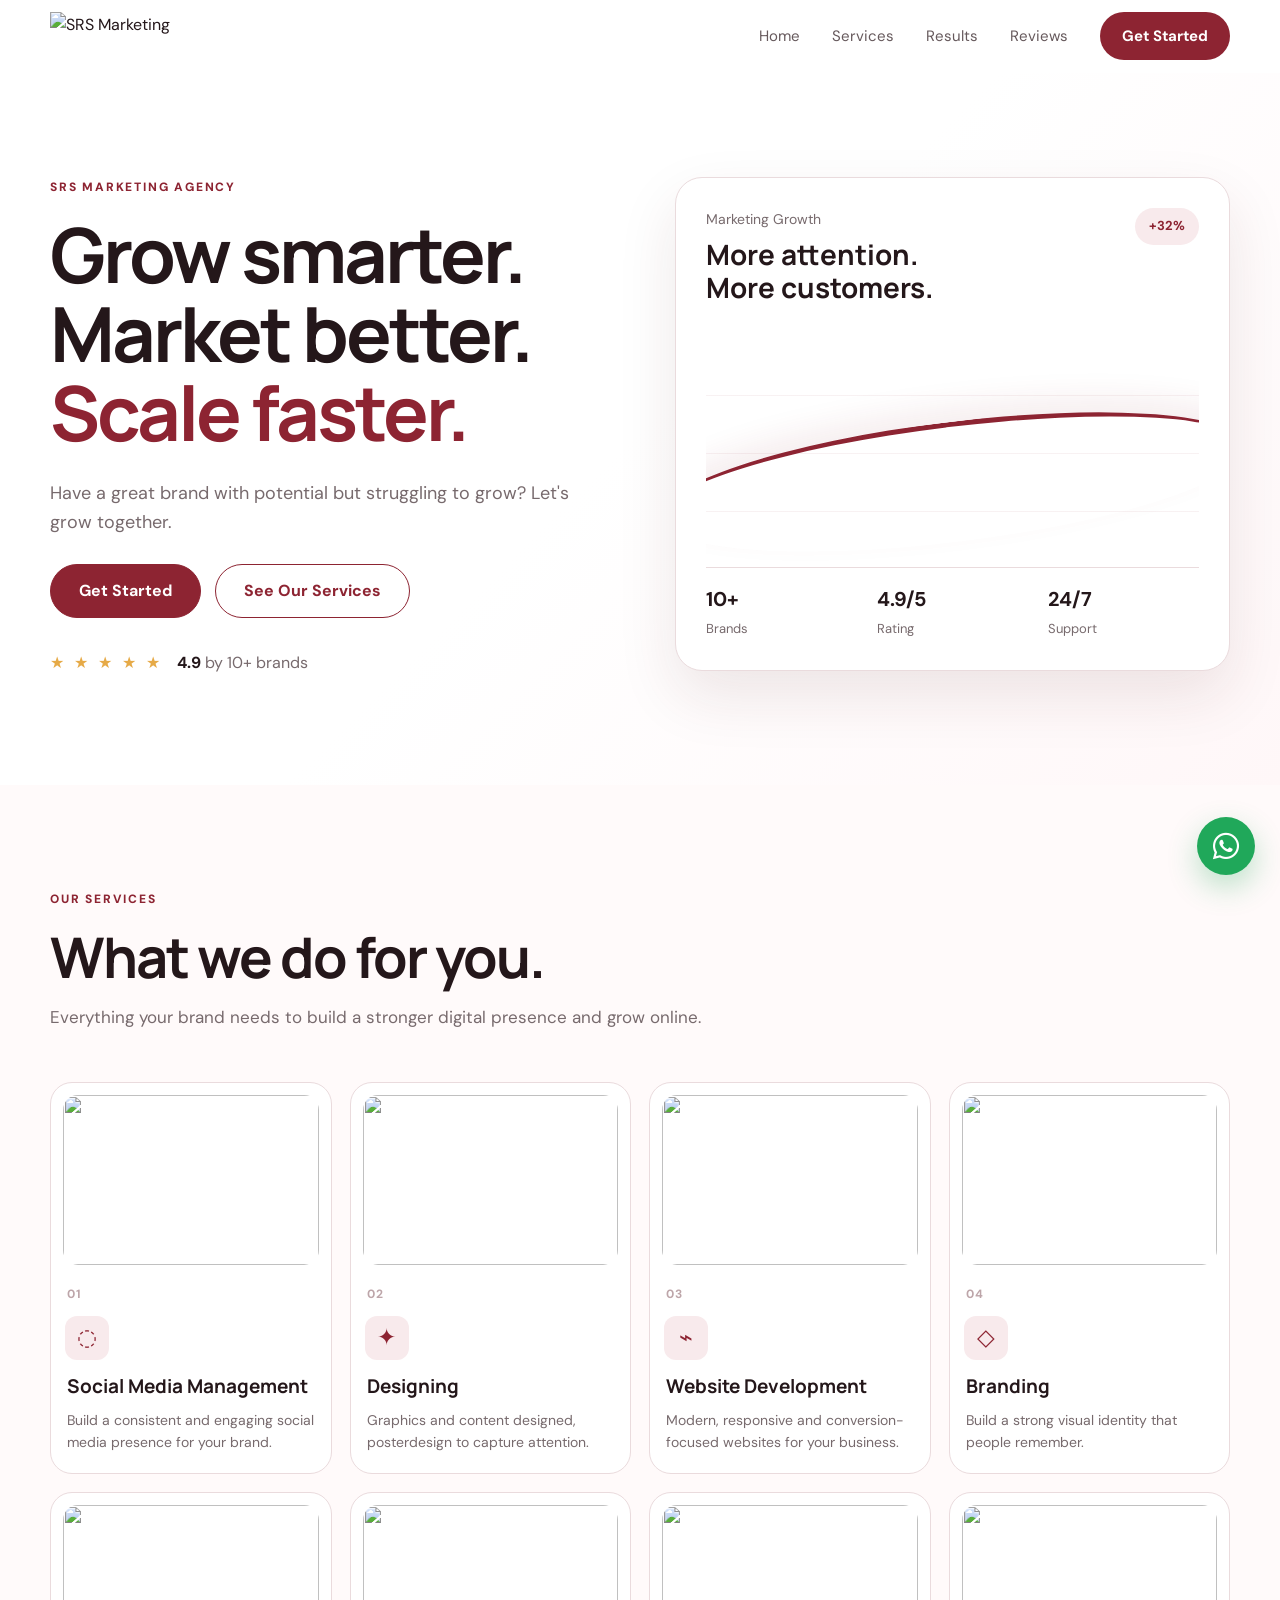
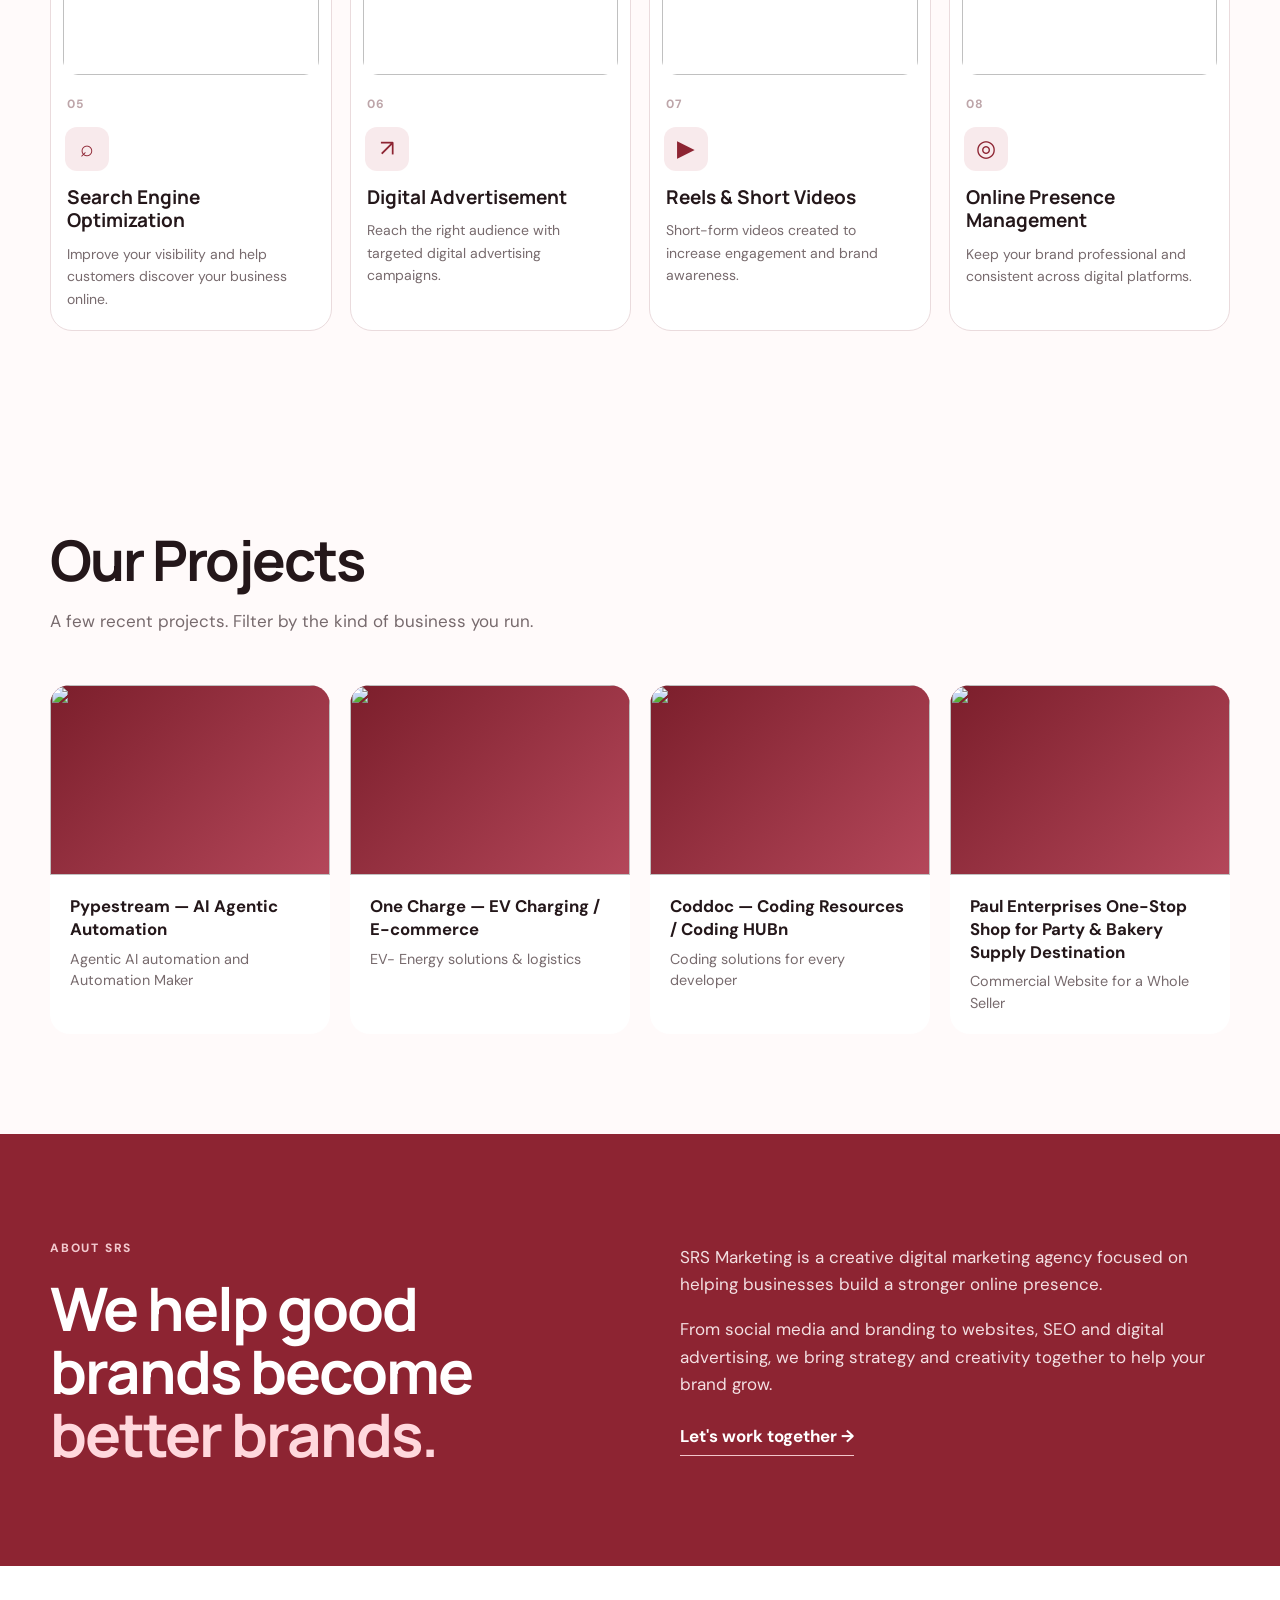
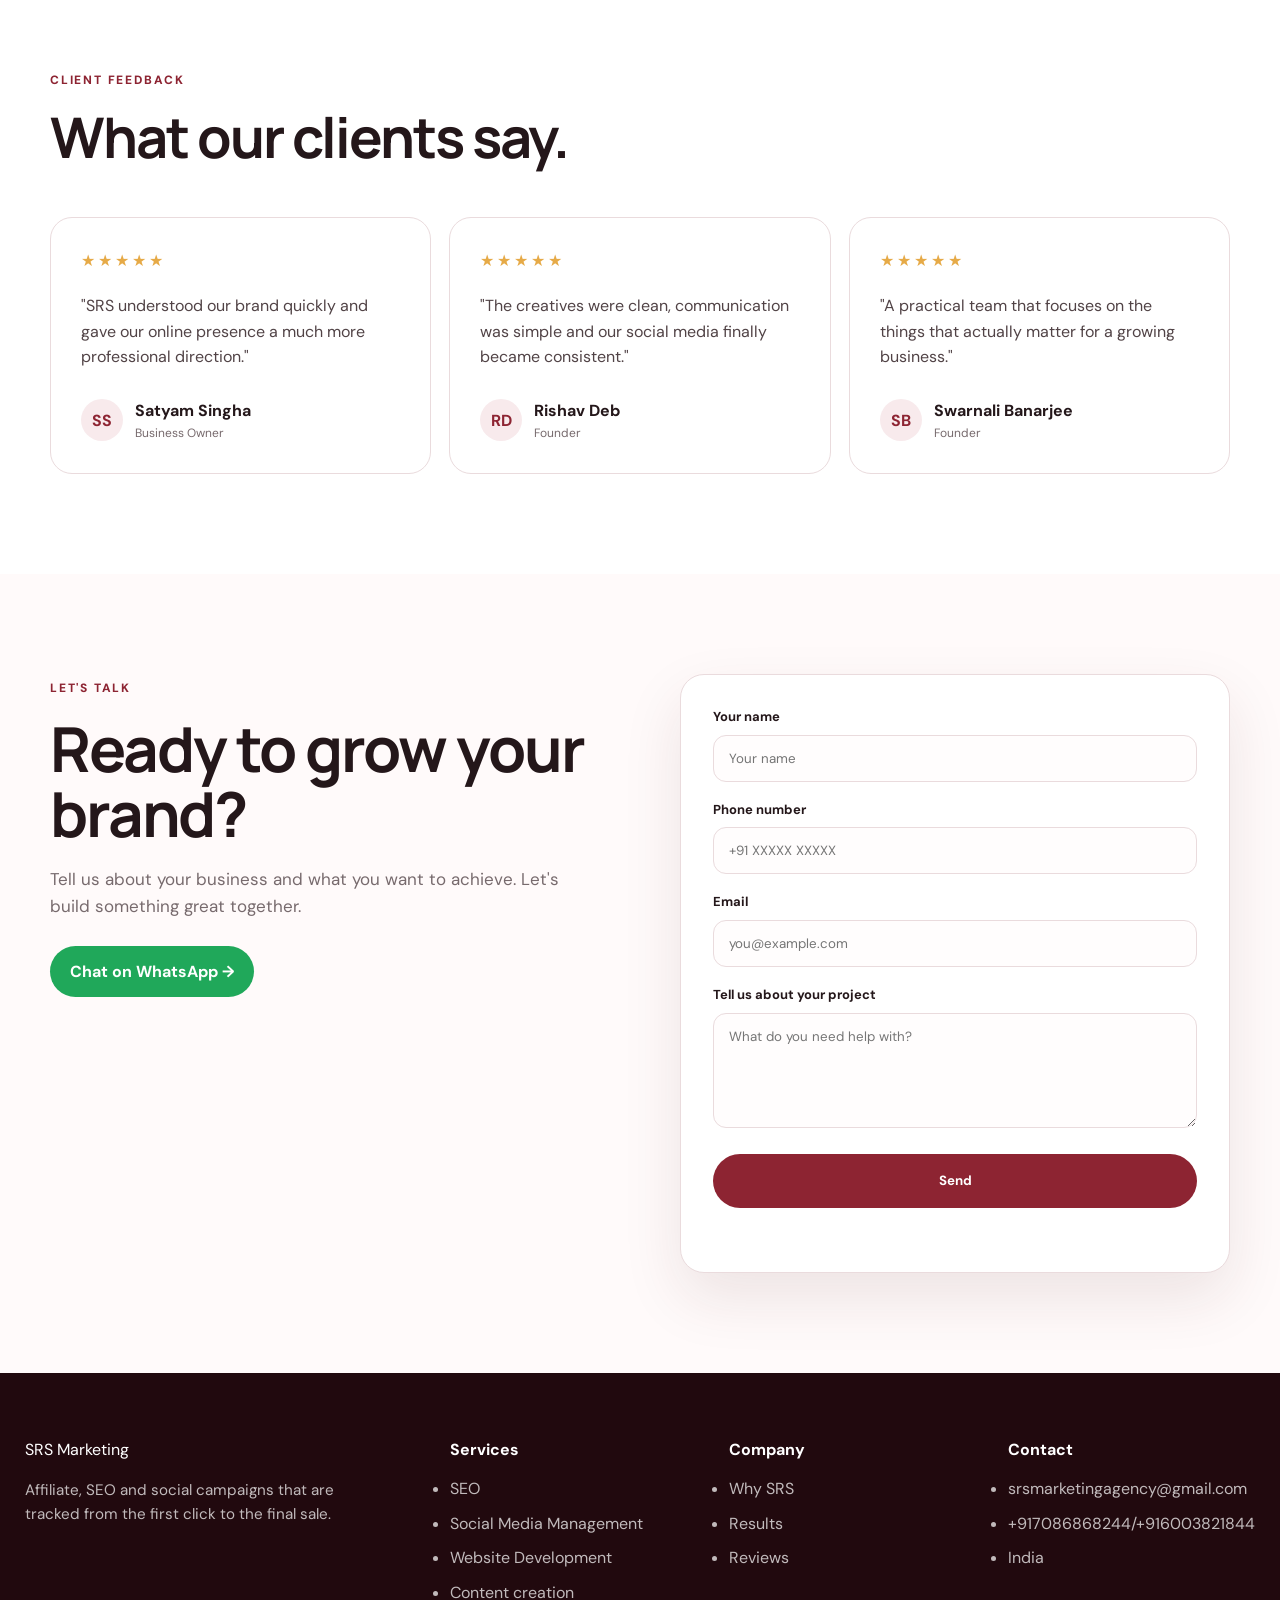
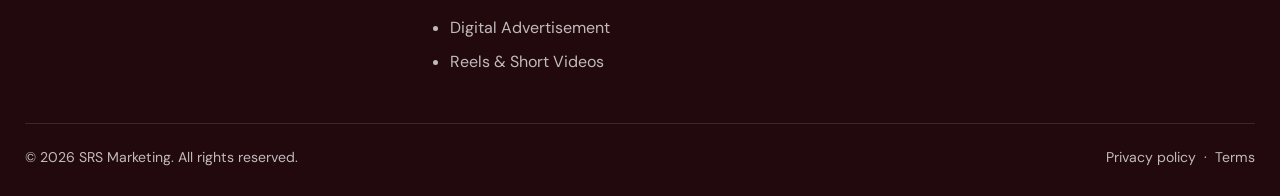
==== index.html @ 0c54091e "Add files via upload" ====
<!DOCTYPE html>
<html lang="en">

<head>
    <meta charset="UTF-8">
    <meta name="viewport" content="width=device-width, initial-scale=1.0">

    <title>SRS Marketing | Grow Smarter</title>

    <link rel="preconnect" href="https://fonts.googleapis.com">
    <link rel="preconnect" href="https://fonts.gstatic.com" crossorigin>


    <link rel="stylesheet" href="https://cdnjs.cloudflare.com/ajax/libs/font-awesome/6.7.2/css/all.min.css">

    <link
        href="https://fonts.googleapis.com/css2?family=DM+Sans:wght@400;500;600;700&family=Manrope:wght@600;700;800&display=swap"
        rel="stylesheet">

    <link rel="stylesheet" href="style.css">

</head>



<!-- ================= SERVICE MODAL ================= -->

<div class="service-modal" id="serviceModal">

    <div class="service-modal-overlay"></div>

    <div class="service-modal-box">

        <button class="service-modal-close" id="serviceModalClose" aria-label="Close">
            &times;
        </button>

        <div class="service-modal-content">

            <div class="modal-icon" id="modalIcon">
                ◌
            </div>

            <span class="modal-number" id="modalNumber">
                01
            </span>

            <h2 id="modalTitle">
                Social Media Management
            </h2>

            <p class="modal-description" id="modalDescription">
                Build a consistent and engaging social media presence
                for your brand.
            </p>

            <div class="modal-divider"></div>

            <h3>
                What we do
            </h3>

            <ul id="modalFeatures"></ul>

            <div class="modal-bottom">

                <div>
                    <strong>Ready to grow?</strong>
                    <span>Let's discuss your project.</span>
                </div>

                <a href="#contact" class="modal-cta" id="modalCTA">
                    Get Started →
                </a>

            </div>

        </div>

    </div>

</div>






<body>

    <!-- ================= HEADER ================= -->

    <header class="header" id="header">

        <div class="container nav-container">

            <a href="#home" class="logo">
                <span class="logo-icon">
                    <img src="assests/srs-logoo.png" alt="SRS Marketing">
                </span>
            </a>

            <button class="menu-toggle" id="menuToggle">
                <span></span>
                <span></span>
                <span></span>
            </button>

            <nav class="nav" id="nav">

                <a href="#home">Home</a>
                <a href="#services">Services</a>
                <a href="#projects">Results</a>
                <a href="#reviews">Reviews</a>

                <a href="#contact" class="nav-button">
                    Get Started
                </a>

            </nav>

        </div>

    </header>


    <main>

        <!-- ================= HERO ================= -->

        <section class="hero" id="home">

            <div class="container hero-container">

                <div class="hero-content reveal">

                    <span class="small-title">
                        SRS MARKETING AGENCY
                    </span>

                    <h1>
                        Grow smarter.<br>
                        Market better.<br>
                        <span>Scale faster.</span>
                    </h1>

                    <p>
                        Have a great brand with potential but struggling to grow?
                        Let's grow together.
                    </p>

                    <div class="hero-buttons">

                        <a href="#contact" class="button primary-button">
                            Get Started
                        </a>

                        <a href="#services" class="button secondary-button">
                            See Our Services
                        </a>

                    </div>

                    <div class="rating">

                        <div class="stars">
                            ★ ★ ★ ★ ★
                        </div>

                        <span>
                            <strong>4.9</strong> by 10+ brands
                        </span>

                    </div>

                </div>


                <div class="hero-card reveal">

                    <div class="hero-card-top">

                        <div>
                            <p>Marketing Growth</p>

                            <h2>
                                More attention.<br>
                                More customers.
                            </h2>
                        </div>

                        <span class="growth">
                            +32%
                        </span>

                    </div>


                    <div class="chart">

                        <div class="chart-line"></div>

                    </div>


                    <div class="hero-stats">

                        <div>
                            <strong>10+</strong>
                            <span>Brands</span>
                        </div>

                        <div>
                            <strong>4.9/5</strong>
                            <span>Rating</span>
                        </div>

                        <div>
                            <strong>24/7</strong>
                            <span>Support</span>
                        </div>

                    </div>

                </div>

            </div>

        </section>


        <!-- ================= SERVICES ================= -->

        <section class="section services" id="services">

            <div class="container">

                <div class="section-heading reveal">

                    <span class="small-title">
                        OUR SERVICES
                    </span>

                    <h2>
                        What we do for you.
                    </h2>

                    <p>
                        Everything your brand needs to build a stronger
                        digital presence and grow online.
                    </p>

                </div>


                <div class="services-grid">

                    <!-- 01 -->

                    <div class="service-card reveal" data-service="social-media">

                        <img
                            src="https://images.unsplash.com/photo-1683721003111-070bcc053d8b?q=80&w=2000&auto=format&fit=crop&ixlib=rb-4.1.0&ixid=M3wxMjA3fDB8MHxwaG90by1wYWdlfHx8fGVufDB8fHx8fA%3D%3D" />

                        <span class="service-number">01</span>

                        <div class="service-icon">
                            ◌
                        </div>

                        <h3>
                            Social Media Management
                        </h3>

                        <p>
                            Build a consistent and engaging social media
                            presence for your brand.
                        </p>

                    </div>


                    <!-- 02 -->

                    <div class="service-card reveal" data-service="content">

                        <img
                            src="https://plus.unsplash.com/premium_photo-1661770132071-026114fffb61?q=80&w=1470&auto=format&fit=crop&ixlib=rb-4.1.0&ixid=M3wxMjA3fDB8MHxwaG90by1wYWdlfHx8fGVufDB8fHx8fA%3D%3D" />


                        <span class="service-number">02</span>

                        <div class="service-icon">
                            ✦
                        </div>

                        <h3>
                            Designing
                        </h3>

                        <p>
                         Graphics and content designed, posterdesign
                            to capture attention.
                        </p>

                    </div>


                    <!-- 03 -->

                    <div class="service-card reveal" data-service="website">

                        <img
                            src="https://images.unsplash.com/photo-1498050108023-c5249f4df085?q=80&w=1472&auto=format&fit=crop&ixlib=rb-4.1.0&ixid=M3wxMjA3fDB8MHxwaG90by1wYWdlfHx8fGVufDB8fHx8fA%3D%3D" />


                        <span class="service-number">03</span>

                        <div class="service-icon">
                            ⌁
                        </div>

                        <h3>
                            Website Development
                        </h3>

                        <p>
                            Modern, responsive and conversion-focused
                            websites for your business.
                        </p>

                    </div>


                    <!-- 04 -->

                    <div class="service-card reveal" data-service="branding">

                        <img
                            src="https://plus.unsplash.com/premium_photo-1682633117352-f94fecd90abe?q=80&w=1632&auto=format&fit=crop&ixlib=rb-4.1.0&ixid=M3wxMjA3fDB8MHxwaG90by1wYWdlfHx8fGVufDB8fHx8fA%3D%3D" />


                        <span class="service-number">04</span>

                        <div class="service-icon">
                            ◇
                        </div>

                        <h3>
                            Branding
                        </h3>

                        <p>
                            Build a strong visual identity that people
                            remember.
                        </p>

                    </div>


                    <!-- 05 -->

                    <div class="service-card reveal" data-service="seo">

                        <img
                            src="https://images.unsplash.com/photo-1674027001840-1a3e834eb73f?q=80&w=1632&auto=format&fit=crop&ixlib=rb-4.1.0&ixid=M3wxMjA3fDB8MHxwaG90by1wYWdlfHx8fGVufDB8fHx8fA%3D%3D" />


                        <span class="service-number">05</span>

                        <div class="service-icon">
                            ⌕
                        </div>

                        <h3>
                            Search Engine Optimization
                        </h3>

                        <p>
                            Improve your visibility and help customers
                            discover your business online.
                        </p>

                    </div>


                    <!-- 06 -->

                    <div class="service-card reveal" data-service="advertising">

                        <img
                            src="https://plus.unsplash.com/premium_photo-1682310158823-917a4f726802?q=80&w=1512&auto=format&fit=crop&ixlib=rb-4.1.0&ixid=M3wxMjA3fDB8MHxwaG90by1wYWdlfHx8fGVufDB8fHx8fA%3D%3D" />


                        <span class="service-number">06</span>

                        <div class="service-icon">
                            ↗
                        </div>

                        <h3>
                            Digital Advertisement
                        </h3>

                        <p>
                            Reach the right audience with targeted
                            digital advertising campaigns.
                        </p>

                    </div>


                    <!-- 07 -->

                    <div class="service-card reveal" data-service="reels">

                        <img
                            src="https://images.unsplash.com/photo-1641951820852-20fcd532e205?q=80&w=687&auto=format&fit=crop&ixlib=rb-4.1.0&ixid=M3wxMjA3fDB8MHxwaG90by1wYWdlfHx8fGVufDB8fHx8fA%3D%3D" />


                        <span class="service-number">07</span>

                        <div class="service-icon">
                            ▶
                        </div>

                        <h3>
                            Reels & Short Videos
                        </h3>

                        <p>
                            Short-form videos created to increase
                            engagement and brand awareness.
                        </p>

                    </div>


                    <!-- 08 -->

                    <div class="service-card reveal" data-service="online-presence">

                        <img
                            src="https://plus.unsplash.com/premium_photo-1733328013343-e5ee77acaf05?q=80&w=1632&auto=format&fit=crop&ixlib=rb-4.1.0&ixid=M3wxMjA3fDB8MHxwaG90by1wYWdlfHx8fGVufDB8fHx8fA%3D%3D " />


                        <span class="service-number">08</span>

                        <div class="service-icon">
                            ◎
                        </div>

                        <h3>
                            Online Presence Management
                        </h3>

                        <p>
                            Keep your brand professional and consistent
                            across digital platforms.
                        </p>

                    </div>

                </div>

            </div>

        </section>


        <!-- ================= PROJECTS ================= -->

        <section class="section services" id="projects">
            <div class="container">
                <div class="section-heading reveal">
                    <h2>
                        Our Projects
                    </h2>
                    <p>A few recent projects. Filter by the kind of business you run.</p>
                </div>



                <div class="story-grid" id="storyGrid">


                    <article class="story" data-cat="ecommerce">
                        <a href="https://www.pypestream.ai/">

                            <div class="story-art art-1"><img src="assests/pypestream.png" /></div>
                            <div class="story-body">
                                <h3>Pypestream — AI Agentic Automation</h3>
                                <p>Agentic AI automation and Automation Maker</p>
                            </div>

                        </a>
                    </article>

                    
                    <article class="story" data-cat="ecommerce">
                        <a href=" https://onecharge.co.th/">
                            
                            <div class="story-art art-1"><img src="assests/onech.png" /></div>
                            <div class="story-body">
                                <h3>One Charge — EV Charging / E-commerce</h3>
                                <p>EV- Energy solutions & logistics</p>
                            </div>
                        </a>
                    </article>
                    
                    <article class="story" data-cat="ecommerce">
                        <a href="https://coddoc.xyz/">
                            <div class="story-art art-1"><img src="assests/coddoc.png" /></div>
                            <div class="story-body">
                                <h3>Coddoc — Coding Resources / Coding HUBn</h3>
                                <p>Coding solutions for every developer</p>
                            </div>
                            
                        </a>
                    </article>
                    
                    <article class="story" data-cat="ecommerce">
                        <a href="https://paulenterprises.org/">
                        
                          <div class="story-art art-1"><img src="assests/paul enterprises.png" /></div>
                          <div class="story-body">
                                <h3>Paul Enterprises One-Stop Shop for Party & Bakery Supply Destination</h3>
                                <p>Commercial Website for a Whole Seller</p>
                            </div>

                        </a>
                </article>
                    
                    
                    


            </div>
            </div>
        </section>

        <!-- ================= ABOUT ================= -->

        <section class="section about" id="about">

            <div class="container about-container">

                <div class="about-left reveal">

                    <span class="small-title">
                        ABOUT SRS
                    </span>

                    <h2>
                        We help good brands become
                        <span>better brands.</span>
                    </h2>

                </div>


                <div class="about-right reveal">

                    <p>
                        SRS Marketing is a creative digital marketing
                        agency focused on helping businesses build a
                        stronger online presence.
                    </p>

                    <p>
                        From social media and branding to websites,
                        SEO and digital advertising, we bring strategy
                        and creativity together to help your brand grow.
                    </p>

                    <a href="#contact" class="text-link">
                        Let's work together →
                    </a>

                </div>

            </div>

        </section>


        <!-- ================= REVIEWS ================= -->

        <section class="section reviews" id="reviews">

            <div class="container">

                <div class="section-heading reveal">

                    <span class="small-title">
                        CLIENT FEEDBACK
                    </span>

                    <h2>
                        What our clients say.
                    </h2>

                </div>


                <div class="reviews-grid">


                    <div class="review-card reveal">

                        <div class="review-stars">
                            ★★★★★
                        </div>

                        <p>
                            "SRS understood our brand quickly and gave
                            our online presence a much more professional
                            direction."
                        </p>

                        <div class="client">

                            <div class="client-avatar">
                                SS
                            </div>

                            <div>
                                <strong>Satyam Singha</strong>
                                <small>Business Owner</small>
                            </div>

                        </div>

                    </div>


                    <div class="review-card reveal">

                        <div class="review-stars">
                            ★★★★★
                        </div>

                        <p>
                            "The creatives were clean, communication was
                            simple and our social media finally became
                            consistent."
                        </p>

                        <div class="client">

                            <div class="client-avatar">
                                RD
                            </div>

                            <div>
                                <strong>Rishav Deb</strong>
                                <small>Founder</small>
                            </div>

                        </div>

                    </div>


                    <div class="review-card reveal">

                        <div class="review-stars">
                            ★★★★★
                        </div>

                        <p>
                            "A practical team that focuses on the things
                            that actually matter for a growing business."
                        </p>

                        <div class="client">

                            <div class="client-avatar">
                                SB
                            </div>

                            <div>
                                <strong>Swarnali Banarjee</strong>
                                <small>Founder</small>
                            </div>

                        </div>

                    </div>


                </div>

            </div>

        </section>


        <!-- ================= CONTACT ================= -->

        <section class="section contact" id="contact">

            <div class="container contact-container">


                <div class="contact-content reveal">

                    <span class="small-title">
                        LET'S TALK
                    </span>

                    <h2>
                        Ready to grow
                        your brand?
                    </h2>

                    <p>
                        Tell us about your business and what you want
                        to achieve. Let's build something great together.
                    </p>


                    <a href="https://wa.me/917086868244?text=Hello%20SRS%20Marketing%2C%20I%20want%20to%20discuss%20my%20business."
                        target="_blank" class="whatsapp-button">
                        Chat on WhatsApp →
                    </a>

                </div>


                <form class="contact-form reveal" id="contactForm">

                    <div class="form-group">

                        <label for="name">
                            Your name
                        </label>

                        <input type="text" id="name" placeholder="Your name" required>

                    </div>


                    <div class="form-group">

                        <label for="phone">
                            Phone number
                        </label>

                        <input type="tel" id="phone" placeholder="+91 XXXXX XXXXX" required>

                    </div>


                    <div class="form-group">

                        <label for="email">
                            Email
                        </label>

                        <input type="email" id="email" placeholder="you@example.com">

                    </div>


                    <div class="form-group">

                        <label for="message">
                            Tell us about your project
                        </label>

                        <textarea id="message" rows="5" placeholder="What do you need help with?" required></textarea>

                    </div>


                    <button type="submit" class="button primary-button submit-button">
                        Send
                    </button>


                    <p class="form-message" id="formMessage"></p>

                </form>

            </div>

        </section>

    </main>


    <!-- ================= FLOATING WHATSAPP ================= -->

    <a href="https://wa.me/917086868244?text=Hello%20SRS%20Marketing%2C%20I%20want%20to%20know%20more." target="_blank"
        rel="noopener noreferrer" class="floating-whatsapp" aria-label="Chat on WhatsApp">
        <i class="fa-brands fa-whatsapp"></i>
    </a>


    

    <!-- ============ FOOTER ============ -->
    <footer class="footer">
        <div class="shell">
            <div class="footer-grid">
                <div>
                    <a href="#top" class="logo" aria-label="SRS Marketing home"><span class="logo-mark"></span><span>SRS
                            <span class="light">Marketing</span></span></a>
                    <p>Affiliate, SEO and social campaigns that are tracked from the first click to the final sale.</p>
                </div>
                <div>
                    <h4>Services</h4>
                    <ul>
                        <li><a href="#services">SEO</a></li>
                        <li><a href="#services">Social Media Management</a></li>
                        <li><a href="#services">Website Development</a></li>
                        <li><a href="#services">Content creation</a></li>
                        <li><a href="#services">Digital Advertisement</a></li>
                        <li><a href="#services">Reels & Short Videos</a></li>


                    </ul>
                </div>
                <div>
                    <h4>Company</h4>
                    <ul>
                        <li><a href="#why">Why SRS</a></li>
                        <li><a href="#results">Results</a></li>
                        <li><a href="#reviews">Reviews</a></li>
                    </ul>
                </div>
                <div>
                    <h4>Contact</h4>
                    <ul>
                        <li><a href="srsmarketingagency@gmail.com">srsmarketingagency@gmail.com</a></li>
                        <li><a href="tel:+917086868244/
+91 60038 21844">+917086868244/+916003821844</a></li>
                        <li>India</li>
                    </ul>
                </div>
            </div>
            <div class="footer-bottom">
                <span>&copy; <span id="year">2026</span> SRS Marketing. All rights reserved.</span>
                <span><a href="#">Privacy policy</a> &nbsp;&middot;&nbsp; <a href="#">Terms</a></span>
            </div>
        </div>
    </footer>


    <script src="script.js"></script>

</body>

</html>
---- style.css ----
/* =========================
   VARIABLES
========================= */

:root {

    --maroon: #8d2432;
    --maroon-dark: #681824;
    --maroon-light: #f8eaec;

    --black: #24171a;
    --text: #514346;
    --muted: #776a6d;

    --white: #ffffff;
    --cream: #fffafa;

    --border: #eadbdd;

    --shadow:
        0 25px 60px rgba(82, 25, 32, 0.10);

}


/* =========================
   RESET
========================= */

* {

    margin: 0;
    padding: 0;
    box-sizing: border-box;

}


html {

    scroll-behavior: smooth;

}


body {

    font-family: "DM Sans", sans-serif;

    color: var(--black);

    background: var(--white);

    line-height: 1.6;

    overflow-x: hidden;

}


a {

    color: inherit;

    text-decoration: none;

}


button,
input,
textarea {

    font-family: inherit;

}


/* =========================
   CONTAINER
========================= */

.container {

    width: min(
        1180px,
        calc(100% - 48px)
    );

    margin: auto;

}


.section {

    padding: 100px 0;

}


/* =========================
   HEADER
========================= */

.header {

    position: sticky;

    top: 0;

    z-index: 100;

    background: rgba(
        255,
        255,
        255,
        0.95
    );

    backdrop-filter: blur(12px);

    border-bottom: 1px solid transparent;

    transition: 0.3s;

}


.header.scrolled {

    border-bottom-color: var(--border);

    box-shadow:
        0 8px 25px rgba(
            40,
            10,
            15,
            0.05
        );

}


.nav-container {

    min-height: 72px;

    display: flex;

    align-items: center;

    justify-content: space-between;

}


.logo {
    display: flex;
    align-items: center;
    text-decoration: none;
}

.logo-icon {
    width: 150px;
    height: 48px;

    display: flex;
    align-items: center;
}

.logo-icon img {
    width: 100%;
    height: 100%;
    object-fit: contain;
    display: block;
}


/* NAV */

.nav {

    display: flex;

    align-items: center;

    gap: 32px;

    color: #66595c;

    font-size: 15px;

}


.nav a {

    transition: 0.2s;

}


.nav a:hover {

    color: var(--maroon);

}


.nav-button {

    background: var(--maroon);

    color: white !important;

    padding: 12px 22px;

    border-radius: 999px;

    font-weight: 700;

}


.nav-button:hover {

    background: var(--maroon-dark);

}


/* MOBILE MENU */

.menu-toggle {

    display: none;

    border: none;

    background: transparent;

    cursor: pointer;

}


.menu-toggle span {

    display: block;

    width: 26px;

    height: 2px;

    margin: 5px;

    background: var(--black);

}


/* =========================
   HERO
========================= */

.hero {

    padding: 100px 0 110px;

    background:
        linear-gradient(
            135deg,
            #ffffff 50%,
            #fff7f8
        );

}


.hero-container {

    display: grid;

    grid-template-columns:
        1fr 1fr;

    align-items: center;

    gap: 70px;

}


.small-title {

    display: inline-block;

    color: var(--maroon);

    font-size: 12px;

    font-weight: 800;

    letter-spacing: 1.8px;

    margin-bottom: 18px;

}


.hero h1 {

    font-family: "Manrope", sans-serif;

    font-size: clamp(
        48px,
        6vw,
        76px
    );

    line-height: 1.04;

    letter-spacing: -3px;

}


.hero h1 span {

    color: var(--maroon);

}


.hero-content > p {

    max-width: 600px;

    margin: 27px 0;

    color: var(--muted);

    font-size: 18px;

}


.hero-buttons {

    display: flex;

    gap: 14px;

    flex-wrap: wrap;

}


.button {

    min-height: 54px;

    padding: 0 28px;

    display: inline-flex;

    align-items: center;

    justify-content: center;

    border-radius: 999px;

    border: 1px solid var(--maroon);

    font-weight: 700;

    transition: 0.25s;

    cursor: pointer;

}


.primary-button {

    background: var(--maroon);

    color: white;

}


.primary-button:hover {

    background: var(--maroon-dark);

    transform: translateY(-2px);

}


.secondary-button {

    background: white;

    color: var(--maroon);

}


.secondary-button:hover {

    background: var(--maroon-light);

}


.rating {

    display: flex;

    align-items: center;

    gap: 14px;

    margin-top: 32px;

    color: var(--muted);

}


.stars {

    color: #e6aa47;

    letter-spacing: 3px;

}


.rating strong {

    color: var(--black);

}


/* =========================
   HERO CARD
========================= */

.hero-card {

    background: white;

    border: 1px solid var(--border);

    border-radius: 27px;

    padding: 30px;

    box-shadow: var(--shadow);

}


.hero-card-top {

    display: flex;

    justify-content: space-between;

    gap: 20px;

}


.hero-card-top p {

    color: var(--muted);

    font-size: 14px;

}


.hero-card h2 {

    font-family: "Manrope", sans-serif;

    font-size: 28px;

    line-height: 1.15;

    margin-top: 8px;

}


.growth {

    align-self: flex-start;

    background: var(--maroon-light);

    color: var(--maroon);

    padding: 8px 14px;

    border-radius: 999px;

    font-size: 13px;

    font-weight: 700;

}


/* CHART */

.chart {

    height: 230px;

    margin: 35px 0 15px;

    position: relative;

    overflow: hidden;

    border-bottom: 1px solid var(--border);

    background:
        repeating-linear-gradient(
            to bottom,
            transparent 0,
            transparent 57px,
            #f1e4e6 58px
        );

}


.chart-line {

    position: absolute;

    left: -10%;

    bottom: 25px;

    width: 120%;

    height: 120px;

    border-top: 5px solid var(--maroon);

    border-radius: 50%;

    transform:
        rotate(-7deg);

    box-shadow:
        0 -15px 30px
        rgba(
            141,
            36,
            50,
            0.08
        );

}


.hero-stats {

    display: grid;

    grid-template-columns:
        repeat(3, 1fr);

    gap: 20px;

}


.hero-stats strong {

    display: block;

    font-size: 20px;

}


.hero-stats span {

    color: var(--muted);

    font-size: 13px;

}


/* =========================
   SECTION HEADING
========================= */

.section-heading {

    max-width: 700px;

    margin-bottom: 50px;

}


.section-heading h2 {

    font-family: "Manrope", sans-serif;

    font-size: clamp(
        38px,
        5vw,
        56px
    );

    line-height: 1.05;

    letter-spacing: -2px;

}


.section-heading p {

    margin-top: 18px;

    color: var(--muted);

    font-size: 17px;

}


/* =========================
   SERVICES
========================= */

.services {
    background: var(--cream);
}


.services-grid {

    display: grid;

    grid-template-columns: repeat(4, 1fr);

    gap: 18px;

}


/* =========================
   SERVICE CARD
========================= */

.service-card {

    position: relative;

    min-height: 0;

    padding: 12px;

    background: #ffffff;

    border: 1px solid var(--border);

    border-radius: 22px;

    overflow: hidden;

    cursor: pointer;

    transition:
        transform 0.3s ease,
        box-shadow 0.3s ease,
        border-color 0.3s ease;

}


/* =========================
   SERVICE IMAGE
========================= */

.service-card > img {

    width: 100%;

    height: 170px;

    display: block;

    object-fit: cover;

    border-radius: 15px;

    transition:
        transform 0.5s ease;

}


/* Image zoom on hover */

.service-card:hover > img {

    transform: scale(1.04);

}


/* =========================
   CARD HOVER
========================= */

.service-card:hover {

    transform: translateY(-7px);

    border-color: #d5b4b9;

    box-shadow:
        0 20px 40px
        rgba(83, 24, 32, 0.10);

}


/* =========================
   SERVICE NUMBER
========================= */

.service-number {

    display: block;

    margin-top: 20px;

    margin-left: 4px;

    color: #bda5a9;

    font-size: 12px;

    font-weight: 700;

    letter-spacing: 1px;

}


/* =========================
   SERVICE ICON
========================= */

.service-icon {

    width: 44px;

    height: 44px;

    margin:
        12px 0 15px 2px;

    display: flex;

    align-items: center;

    justify-content: center;

    background: var(--maroon-light);

    color: var(--maroon);

    border-radius: 12px;

    font-size: 23px;

    transition:
        background 0.25s ease,
        color 0.25s ease,
        transform 0.25s ease;

}


.service-card:hover .service-icon {

    background: var(--maroon);

    color: #ffffff;

    transform: translateY(-2px);

}


/* =========================
   SERVICE TITLE
========================= */

.service-card h3 {

    font-family: "Manrope", sans-serif;

    font-size: 19px;

    line-height: 1.25;

    margin:
        0 4px;

}

@media (max-width: 950px) {

    .services-grid {

        grid-template-columns:
            repeat(2, 1fr);

    }

}


@media (max-width: 600px) {

    .services-grid {

        grid-template-columns: 1fr;

    }


    .service-card > img {

        height: 200px;

    }

}


/* =========================
   SERVICE DESCRIPTION
========================= */

.service-card p {

    margin:
        10px 4px 8px;

    color: var(--muted);

    font-size: 14px;

    line-height: 1.6;

}


/* =========================
   PROJECTS
========================= */

#results {
  padding: 80px 0;
  background: var(--white);
}

/* Section heading */
#results .section-head {
  text-align: center;
  max-width: 700px;
  margin: 0 auto 42px;
}

#results .section-head h2 {
  font-size: clamp(2rem, 4vw, 3rem);
  font-weight: 700;
  letter-spacing: -0.03em;
  color: var(--ink);
}

#results .section-head p {
  margin-top: 12px;
  color: var(--muted);
  font-size: 1rem;
}


/* Story grid */
.story-grid {
  display: grid;
  grid-template-columns: repeat(4, 1fr);
  gap: 20px;
}


/* Story card */
.story {
  border: 1px solid var(--line);
  border-radius: 20px;
  overflow: hidden;
  background: var(--white);
  display: flex;
  flex-direction: column;
  transition: transform .25s ease, box-shadow .25s ease, border-color .25s ease;
}

.story:hover {
  transform: translateY(-6px);
  border-color: rgba(123, 30, 43, .25);
  box-shadow: 0 18px 40px rgba(33, 9, 14, .10);
}

.story[hidden] {
  display: none;
}


/* Project image */
.story-art {
  height: 190px;
  position: relative;
  overflow: hidden;
  background: #f7f3f3;
}

.story-art img {
  width: 100%;
  height: 100%;
  display: block;
  object-fit: cover;
  transition: transform .4s ease;
}

.story:hover .story-art img {
  transform: scale(1.05);
}


/* Optional gradient backgrounds */
.art-1 {
  background: linear-gradient(135deg, #7b1e2b, #b4475a);
}

.art-2 {
  background: linear-gradient(135deg, #4e101a, #8d2b3c);
}

.art-3 {
  background: linear-gradient(135deg, #9a3345, #d98a97);
}


/* Story content */
.story-body {
  padding: 20px;
  display: flex;
  flex-direction: column;
  gap: 8px;
  flex: 1;
}

.story h3 {
  font-size: 1.05rem;
  line-height: 1.35;
  color: var(--ink);
  margin: 0;
}

.story p {
  color: var(--muted);
  font-size: .9rem;
  line-height: 1.5;
  margin: 0;
}


/* Tags */
.story-tag {
  align-self: flex-start;
  font-size: .78rem;
  font-weight: 600;
  color: var(--maroon);
  background: var(--tint);
  padding: 4px 10px;
  border-radius: 999px;
}


/* Metrics */
.story-metric {
  margin-top: auto;
  padding-top: 14px;
  border-top: 1px solid var(--line);
  display: flex;
  align-items: baseline;
  gap: 8px;
}

.story-metric b {
  font: 700 1.5rem var(--font-head);
  color: var(--maroon);
  letter-spacing: -0.03em;
}

.story-metric span {
  color: var(--muted);
  font-size: .85rem;
}


/* Remove link styling */
.story a {
  color: inherit;
  text-decoration: none;
  display: flex;
  flex-direction: column;
  height: 100%;
}



/* =========================
   ABOUT
========================= */

.about {

    background: var(--maroon);

    color: white;

}


.about-container {

    display: grid;

    grid-template-columns:
        1fr 1fr;

    gap: 80px;

    align-items: center;

}


.about .small-title {

    color: #f2c9ce;

}


.about h2 {

    font-family: "Manrope", sans-serif;

    font-size: clamp(
        40px,
        5vw,
        60px
    );

    line-height: 1.05;

    letter-spacing: -2px;

}


.about h2 span {

    color: #ffd8dd;

}


.about-right {

    color: #f3dfe2;

    font-size: 17px;

}


.about-right p + p {

    margin-top: 18px;

}


.text-link {

    display: inline-block;

    margin-top: 25px;

    color: white;

    font-weight: 700;

    border-bottom: 1px solid #f2c5ca;

    padding-bottom: 5px;

}


/* =========================
   REVIEWS
========================= */

.reviews {

    background: white;

}


.reviews-grid {

    display: grid;

    grid-template-columns:
        repeat(3, 1fr);

    gap: 18px;

}


.review-card {

    padding: 30px;

    border: 1px solid var(--border);

    border-radius: 22px;

}


.review-stars {

    color: #e6aa47;

    letter-spacing: 3px;

}


.review-card > p {

    margin: 20px 0 28px;

    color: var(--text);

}


.client {

    display: flex;

    align-items: center;

    gap: 12px;

}


.client-avatar {

    width: 42px;

    height: 42px;

    border-radius: 50%;

    display: grid;

    place-items: center;

    background: var(--maroon-light);

    color: var(--maroon);

    font-weight: 700;

}


.client strong,
.client small {

    display: block;

}


.client small {

    color: var(--muted);

    font-size: 12px;

}


/* =========================
   CONTACT
========================= */

.contact {

    background: var(--cream);

}


.contact-container {

    display: grid;

    grid-template-columns:
        1fr 1fr;

    gap: 80px;

    align-items: start;

}


.contact-content h2 {

    font-family: "Manrope", sans-serif;

    font-size: clamp(
        42px,
        5vw,
        62px
    );

    line-height: 1.05;

    letter-spacing: -2px;

}


.contact-content > p {

    max-width: 530px;

    margin: 20px 0 25px;

    color: var(--muted);

    font-size: 17px;

}


.whatsapp-button {

    display: inline-flex;

    padding: 13px 20px;

    border-radius: 999px;

    background: #20a85a;

    color: white;

    font-weight: 700;

    transition: 0.2s;

}


.whatsapp-button:hover {

    transform: translateY(-2px);

}


/* FORM */

.contact-form {

    padding: 32px;

    background: white;

    border: 1px solid var(--border);

    border-radius: 24px;

    box-shadow: var(--shadow);

}


.form-group {

    margin-bottom: 18px;

}


.form-group label {

    display: block;

    margin-bottom: 7px;

    font-size: 13px;

    font-weight: 700;

}


.form-group input,
.form-group textarea {

    width: 100%;

    border: 1px solid var(--border);

    border-radius: 13px;

    padding: 14px 15px;

    outline: none;

    background: #fffdfd;

}


.form-group textarea {

    resize: vertical;

}


.form-group input:focus,
.form-group textarea:focus {

    border-color: var(--maroon);

    box-shadow:
        0 0 0 3px
        var(--maroon-light);

}


.submit-button {

    width: 100%;

    border: none;

}


.form-message {

    margin-top: 12px;

    color: var(--maroon);

    font-size: 13px;

    min-height: 20px;

}


/* =========================
   FLOATING WHATSAPP
========================= */

.floating-whatsapp {

    position: fixed;

    right: 25px;
    bottom: 25px;

    width: 58px;
    height: 58px;

    display: flex;
    align-items: center;
    justify-content: center;

    background: #20a85a;

    color: #ffffff;

    border-radius: 50%;

    text-decoration: none;

    font-size: 30px;

    z-index: 90;

    box-shadow:
        0 12px 30px
        rgba(32, 168, 90, 0.30);

    transition:
        transform 0.25s ease,
        box-shadow 0.25s ease;

}


/* WhatsApp Icon */

.floating-whatsapp i {

    line-height: 1;

}


/* Hover */

.floating-whatsapp:hover {

    transform: scale(1.08);

    box-shadow:
        0 15px 35px
        rgba(32, 168, 90, 0.40);

}


/* Click */

.floating-whatsapp:active {

    transform: scale(0.95);

}


/* ============ FOOTER ============ */
.footer { background: #21090e; color: rgba(255,255,255,.72); padding: 64px 25px 28px; }
.footer-grid { display: grid; grid-template-columns: 1.6fr 1fr 1fr 1fr; gap: 36px; }
.footer .logo { color: var(--white); }
.footer .logo-mark { background: var(--white); color: var(--maroon); }
.footer .logo span.light { color: var(--rose); }
.footer p { margin-top: 16px; max-width: 320px; font-size: .95rem; }
.footer h4 { color: var(--white); font-size: 1rem; margin-bottom: 14px; }
.footer li + li { margin-top: 9px; }
.footer a { transition: color .2s; }
.footer a:hover { color: var(--white); }
.footer-bottom { margin-top: 48px; padding-top: 22px; border-top: 1px solid rgba(255,255,255,.12); display: flex; justify-content: space-between; gap: 12px; flex-wrap: wrap; font-size: .88rem; }



/* =========================
   SCROLL ANIMATION
========================= */

.reveal {

    opacity: 0;

    transform: translateY(30px);

    transition:
        opacity 0.7s ease,
        transform 0.7s ease;

}


.reveal.visible {

    opacity: 1;

    transform: translateY(0);

}


/* =========================
   TABLET
========================= */

@media (max-width: 950px) {

    .hero-container,
    .about-container,
    .contact-container {

        grid-template-columns: 1fr;

        gap: 50px;

    }


    .services-grid {

        grid-template-columns:
            repeat(2, 1fr);

    }


    .reviews-grid {

        grid-template-columns: 1fr;

    }

}


/* =========================
   MOBILE
========================= */

@media (max-width: 700px) {

    .container {

        width:
            min(
                100% - 32px,
                1180px
            );

    }


    .section {

        padding: 75px 0;

    }


    /* MOBILE NAV */

    .menu-toggle {

        display: block;

    }


    .nav {

        display: none;

        position: absolute;

        top: 68px;

        left: 16px;

        right: 16px;

        padding: 15px;

        background: white;

        border: 1px solid var(--border);

        border-radius: 18px;

        box-shadow: var(--shadow);

        flex-direction: column;

        align-items: stretch;

        gap: 3px;

    }


    .nav.active {

        display: flex;

    }


    .nav a {

        padding: 11px;

    }


    /* HERO */

    .hero {

        padding:
            70px 0 80px;

    }


    .hero h1 {

        font-size: 46px;

        letter-spacing: -2px;

    }


    .hero-card {

        padding: 22px;

    }


    .chart {

        height: 190px;

    }


    /* SERVICES */

    .services-grid {

        grid-template-columns: 1fr;

    }


    .service-card {

        min-height: 220px;

    }


    /* PROJECTS */

    .projects-grid {

        grid-template-columns: 1fr;

    }


    .project-card {

        min-height: 260px;

    }


    /* FOOTER */

    .footer-container {

        flex-direction: column;

        align-items: flex-start;

    }

}



/* =========================
   SERVICE MODAL
========================= */

.service-modal {

    position: fixed;

    inset: 0;

    z-index: 1000;

    display: flex;

    align-items: center;

    justify-content: center;

    padding: 20px;

    visibility: hidden;

    opacity: 0;

    transition:
        opacity 0.3s ease,
        visibility 0.3s ease;

}


/* Modal Open */

.service-modal.active {

    visibility: visible;

    opacity: 1;

}


/* Background */

.service-modal-overlay {

    position: absolute;

    inset: 0;

    background:
        rgba(25, 8, 12, 0.65);

    backdrop-filter: blur(8px);

}


/* Modal Box */

.service-modal-box {

    position: relative;

    z-index: 2;

    width: min(
        680px,
        100%
    );

    max-height: 90vh;

    overflow-y: auto;

    background: white;

    border-radius: 26px;

    box-shadow:
        0 30px 80px
        rgba(40, 10, 15, 0.25);

    transform:
        translateY(25px)
        scale(0.97);

    transition:
        transform 0.35s ease;

}


/* Modal Animation */

.service-modal.active
.service-modal-box {

    transform:
        translateY(0)
        scale(1);

}


/* Close Button */

.service-modal-close {

    position: absolute;

    top: 18px;

    right: 18px;

    width: 40px;

    height: 40px;

    border: none;

    border-radius: 50%;

    background: var(--maroon-light);

    color: var(--maroon);

    font-size: 27px;

    line-height: 1;

    cursor: pointer;

    display: flex;

    align-items: center;

    justify-content: center;

    transition: 0.2s;

}


.service-modal-close:hover {

    background: var(--maroon);

    color: white;

    transform: rotate(90deg);

}


/* Modal Content */

.service-modal-content {

    padding: 45px;

}


/* Icon */

.modal-icon {

    width: 65px;

    height: 65px;

    display: flex;

    align-items: center;

    justify-content: center;

    background: var(--maroon-light);

    color: var(--maroon);

    border-radius: 18px;

    font-size: 32px;

    margin-bottom: 20px;

}


/* Number */

.modal-number {

    display: inline-block;

    color: var(--maroon);

    font-size: 12px;

    font-weight: 800;

    letter-spacing: 1.5px;

    margin-bottom: 8px;

}


/* Title */

.service-modal-content h2 {

    font-family: "Manrope", sans-serif;

    font-size: clamp(
        30px,
        5vw,
        43px
    );

    line-height: 1.1;

    letter-spacing: -1.5px;

    color: var(--black);

    margin-bottom: 15px;

}


/* Description */

.modal-description {

    color: var(--muted);

    font-size: 16px;

    max-width: 580px;

}


/* Divider */

.modal-divider {

    height: 1px;

    background: var(--border);

    margin: 30px 0;

}


/* What we do */

.service-modal-content h3 {

    font-family: "Manrope", sans-serif;

    font-size: 19px;

    margin-bottom: 16px;

}


/* Features */

#modalFeatures {

    list-style: none;

    display: grid;

    grid-template-columns:
        repeat(2, 1fr);

    gap: 12px;

}


#modalFeatures li {

    position: relative;

    padding:
        12px 14px 12px 35px;

    background: var(--cream);

    border: 1px solid var(--border);

    border-radius: 12px;

    color: var(--text);

    font-size: 14px;

}


#modalFeatures li::before {

    content: "✓";

    position: absolute;

    left: 13px;

    color: var(--maroon);

    font-weight: 800;

}


/* Bottom */

.modal-bottom {

    margin-top: 30px;

    padding-top: 25px;

    border-top: 1px solid var(--border);

    display: flex;

    align-items: center;

    justify-content: space-between;

    gap: 20px;

}


.modal-bottom strong,
.modal-bottom span {

    display: block;

}


.modal-bottom strong {

    font-family: "Manrope", sans-serif;

}


.modal-bottom span {

    margin-top: 3px;

    color: var(--muted);

    font-size: 13px;

}


/* CTA */

.modal-cta {

    flex-shrink: 0;

    padding: 12px 20px;

    background: var(--maroon);

    color: white;

    border-radius: 999px;

    font-size: 14px;

    font-weight: 700;

    transition: 0.2s;

}


.modal-cta:hover {

    background: var(--maroon-dark);

    transform: translateY(-2px);

}


/* Make Cards Clickable */

.service-card {

    cursor: pointer;

}


/* =========================
   MOBILE MODAL
========================= */

@media (max-width: 600px) {

    .service-modal {

        padding: 12px;

    }


    .service-modal-box {

        max-height: 92vh;

        border-radius: 20px;

    }


    .service-modal-content {

        padding: 32px 22px;

    }


    #modalFeatures {

        grid-template-columns: 1fr;

    }


    .modal-bottom {

        flex-direction: column;

        align-items: flex-start;

    }


    .modal-cta {

        width: 100%;

        text-align: center;

    }

}
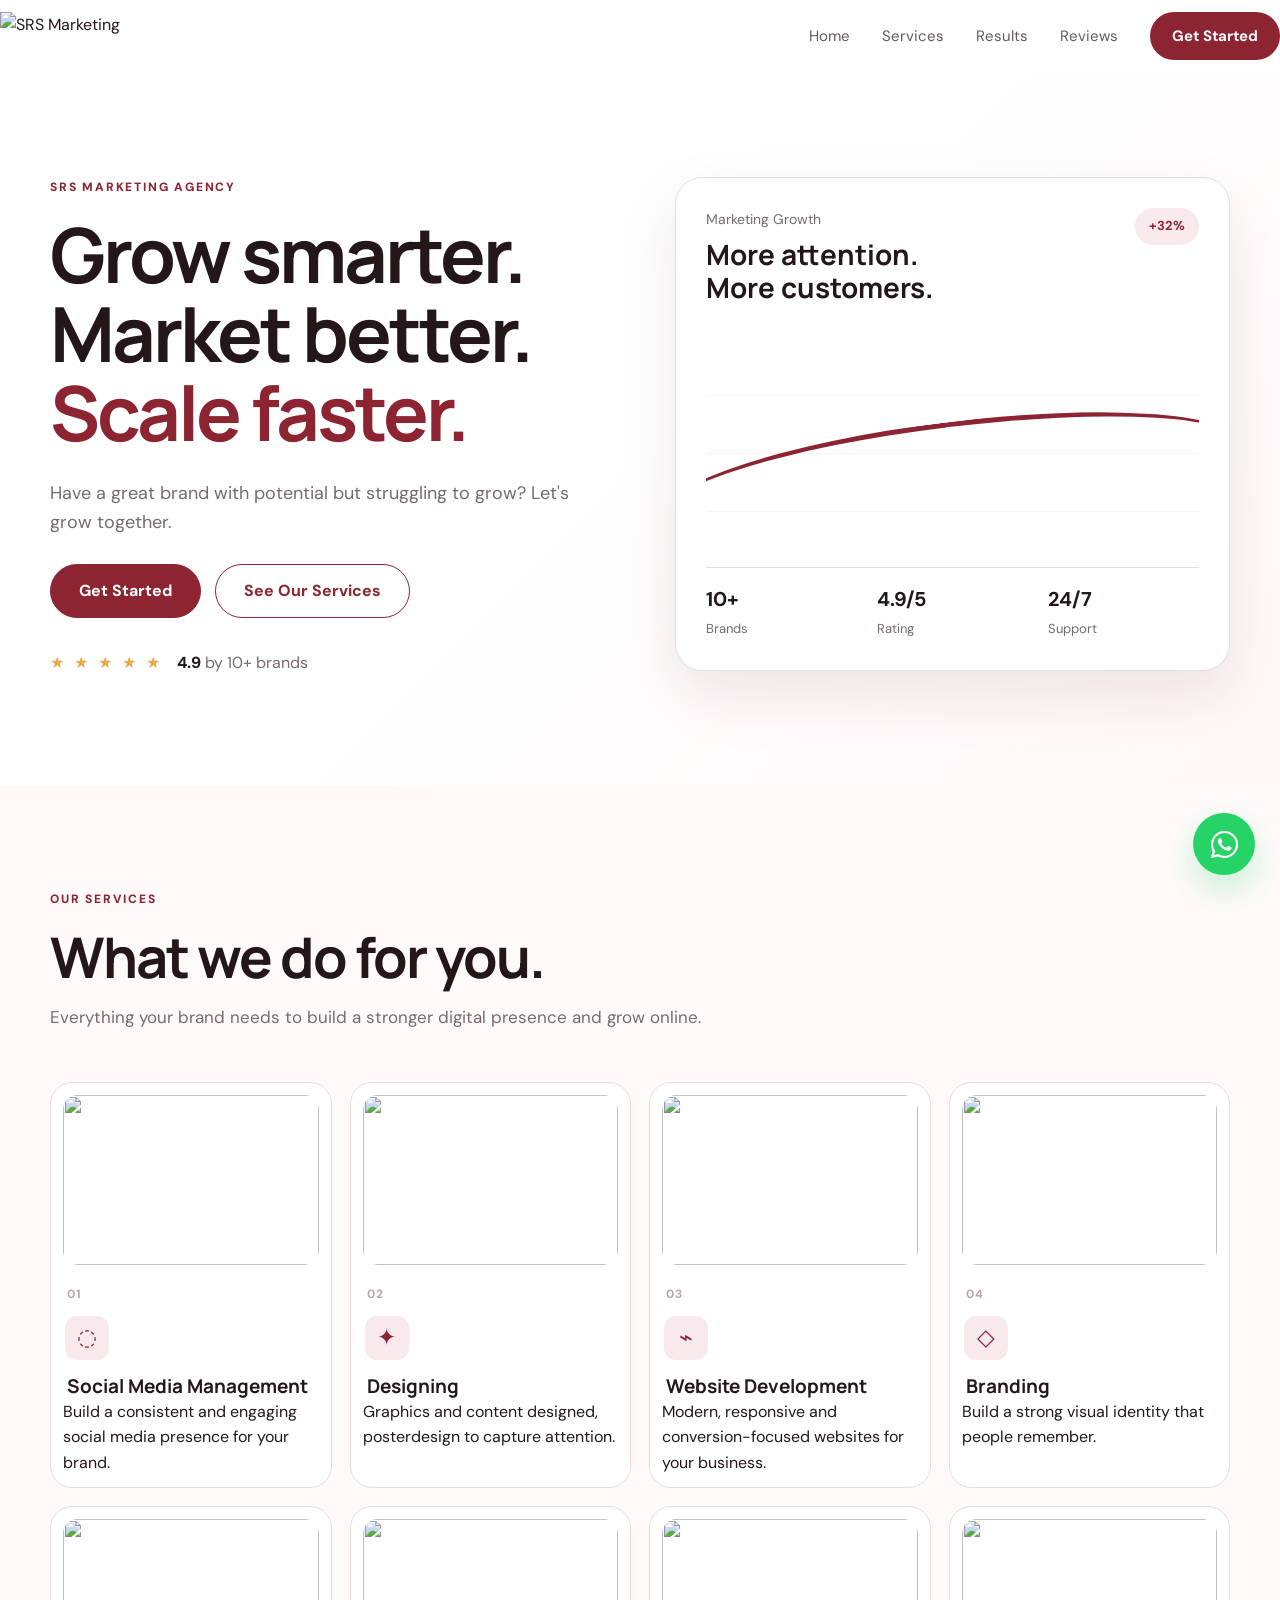
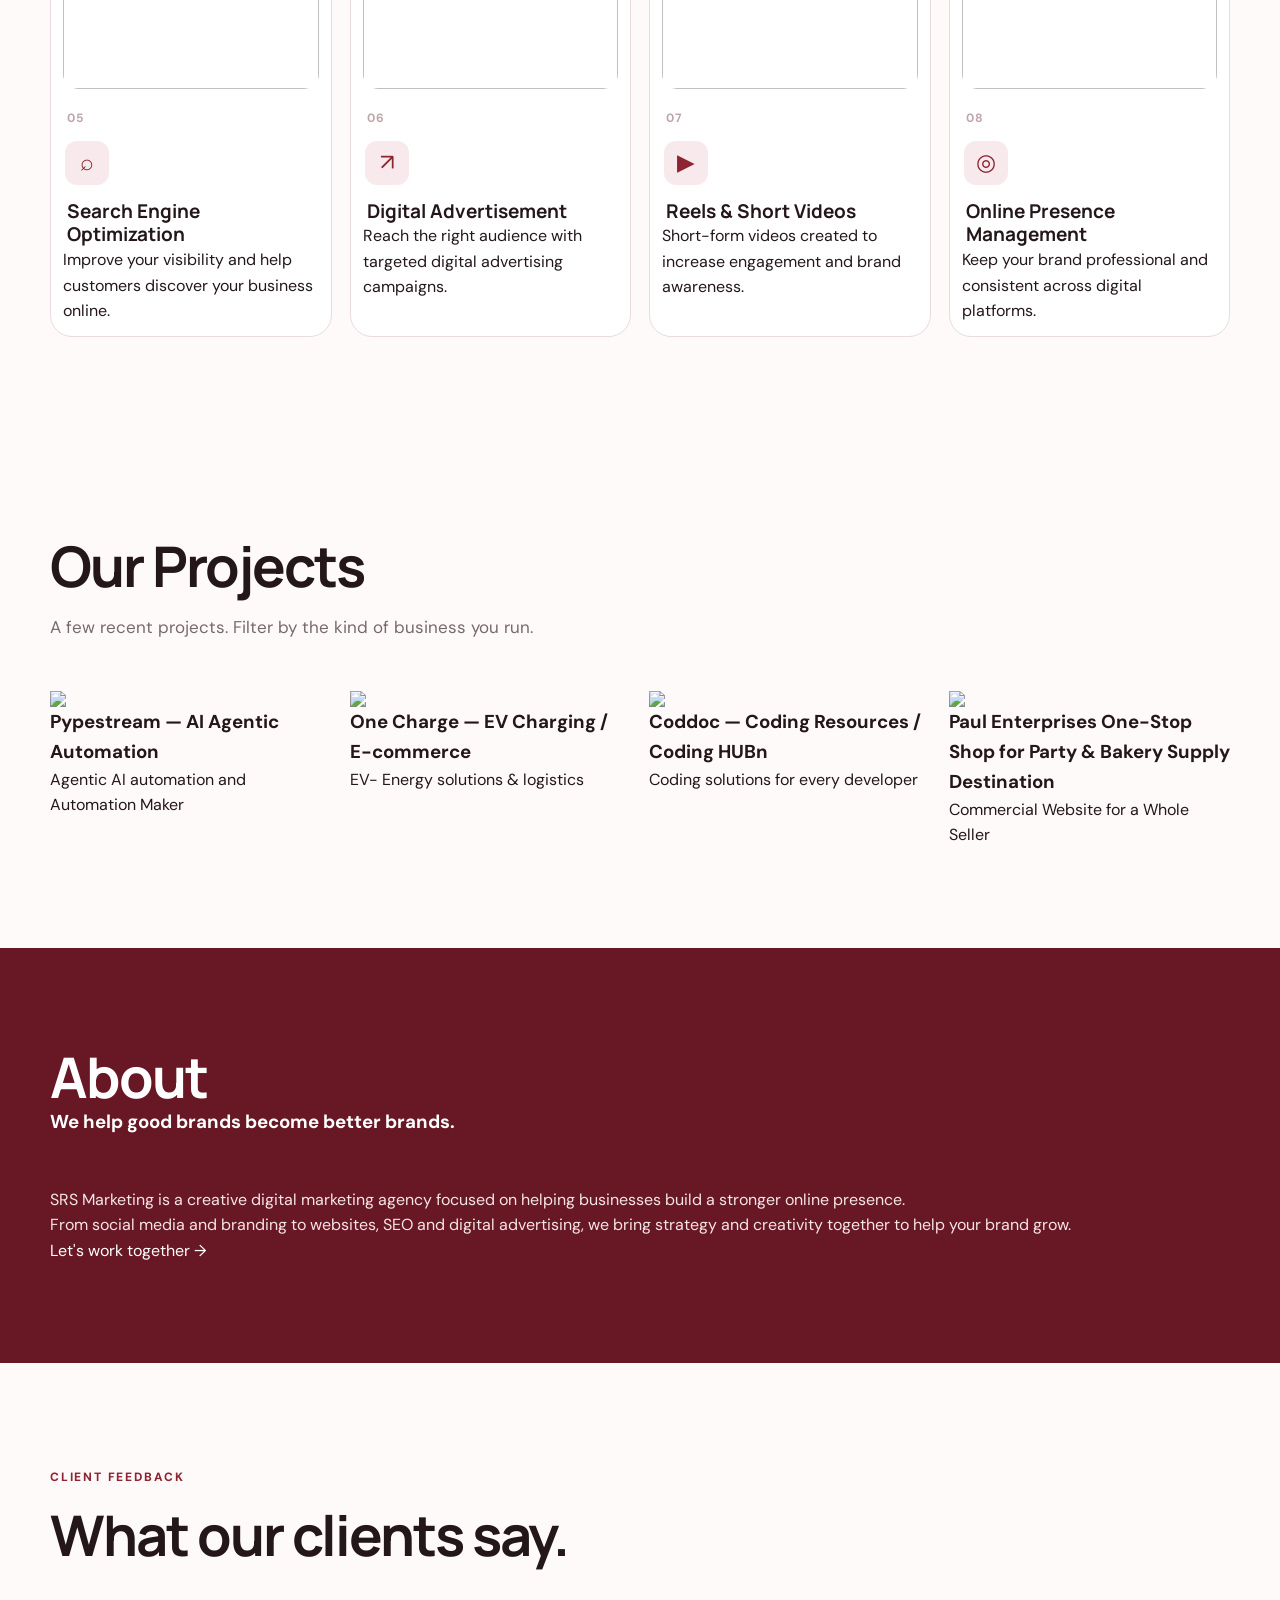
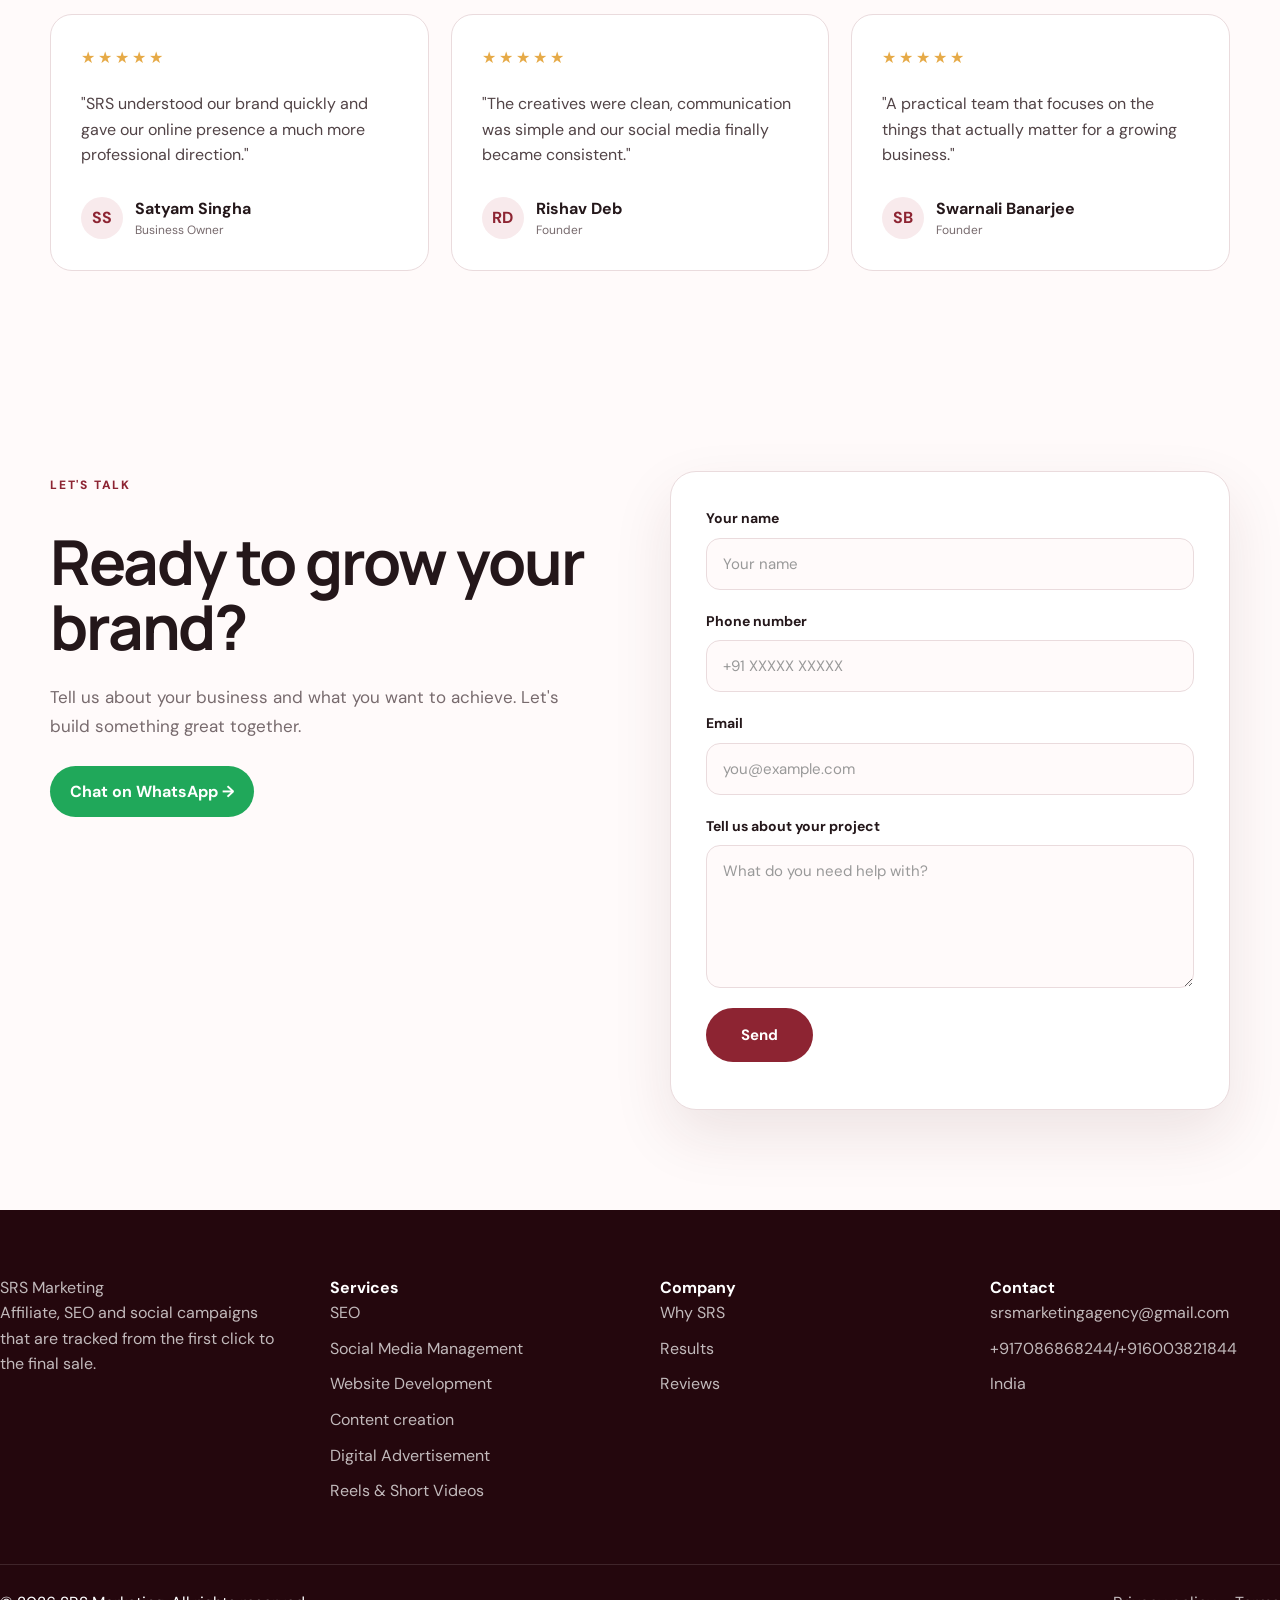
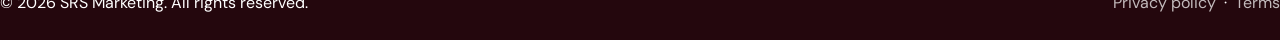
==== commit 32010029: "Update website" ====
--- a/index.html
+++ b/index.html
@@ -80,12 +80,6 @@
     </div>
 
 </div>
-
-
-
-
-
-
 <body>
 
     <!-- ================= HEADER ================= -->
@@ -96,7 +90,7 @@
 
             <a href="#home" class="logo">
                 <span class="logo-icon">
-                    <img src="assests/srs-logoo.png" alt="SRS Marketing">
+                    <img src="https://i.ibb.co/ksXXmqYy/srs-logo.png" alt="SRS Marketing">
                 </span>
             </a>
 
@@ -487,7 +481,7 @@
                     <article class="story" data-cat="ecommerce">
                         <a href="https://www.pypestream.ai/">
 
-                            <div class="story-art art-1"><img src="assests/pypestream.png" /></div>
+                            <div class="story-art art-1"><img src="https://i.ibb.co/MDJYHcq8/pypestream.png" /></div>
                             <div class="story-body">
                                 <h3>Pypestream — AI Agentic Automation</h3>
                                 <p>Agentic AI automation and Automation Maker</p>
@@ -500,7 +494,7 @@
                     <article class="story" data-cat="ecommerce">
                         <a href=" https://onecharge.co.th/">
                             
-                            <div class="story-art art-1"><img src="assests/onech.png" /></div>
+                            <div class="story-art art-1"><img src="https://i.ibb.co/wFscL1vP/onech.png" /></div>
                             <div class="story-body">
                                 <h3>One Charge — EV Charging / E-commerce</h3>
                                 <p>EV- Energy solutions & logistics</p>
@@ -510,7 +504,7 @@
                     
                     <article class="story" data-cat="ecommerce">
                         <a href="https://coddoc.xyz/">
-                            <div class="story-art art-1"><img src="assests/coddoc.png" /></div>
+                            <div class="story-art art-1"><img src="https://i.ibb.co/hRT8cKX2/coddoc.png" /></div>
                             <div class="story-body">
                                 <h3>Coddoc — Coding Resources / Coding HUBn</h3>
                                 <p>Coding solutions for every developer</p>
@@ -522,7 +516,7 @@
                     <article class="story" data-cat="ecommerce">
                         <a href="https://paulenterprises.org/">
                         
-                          <div class="story-art art-1"><img src="assests/paul enterprises.png" /></div>
+                          <div class="story-art art-1"><img src="https://i.ibb.co/m5v4qgGz/paul-enterprises.png" /></div>
                           <div class="story-body">
                                 <h3>Paul Enterprises One-Stop Shop for Party & Bakery Supply Destination</h3>
                                 <p>Commercial Website for a Whole Seller</p>
@@ -543,18 +537,16 @@
 
         <section class="section about" id="about">
 
-            <div class="container about-container">
-
-                <div class="about-left reveal">
-
-                    <span class="small-title">
-                        ABOUT SRS
-                    </span>
-
+            <div class="container">
+                <div class="section-heading reveal">
                     <h2>
+                        About
+                    </h2>
+
+                    <h3>
                         We help good brands become
                         <span>better brands.</span>
-                    </h2>
+                    </h3>
 
                 </div>
 
--- a/style.css
+++ b/style.css
@@ -1,9 +1,15 @@
-/* =========================
+/* =========================================================
+   SRS MARKETING — COMPLETE RESPONSIVE STYLE.CSS
+   Clean version
+   Projects + Contact + Footer + Mobile fixed
+========================================================= */
+
+
+/* =========================================================
    VARIABLES
-========================= */
+========================================================= */
 
 :root {
-
     --maroon: #8d2432;
     --maroon-dark: #681824;
     --maroon-light: #f8eaec;
@@ -17,148 +23,119 @@
 
     --border: #eadbdd;
 
-    --shadow:
-        0 25px 60px rgba(82, 25, 32, 0.10);
-
-}
-
-
-/* =========================
+    --shadow: 0 25px 60px rgba(82, 25, 32, 0.10);
+}
+
+
+/* =========================================================
    RESET
-========================= */
-
-* {
-
+========================================================= */
+
+*,
+*::before,
+*::after {
     margin: 0;
     padding: 0;
     box-sizing: border-box;
-
-}
-
+}
 
 html {
-
     scroll-behavior: smooth;
-
-}
-
+    width: 100%;
+    overflow-x: hidden;
+}
 
 body {
+    width: 100%;
+    min-width: 0;
+    overflow-x: hidden;
 
     font-family: "DM Sans", sans-serif;
-
     color: var(--black);
-
     background: var(--white);
-
     line-height: 1.6;
-
-    overflow-x: hidden;
-
-}
-
+}
+
+img,
+svg,
+video,
+canvas {
+    display: block;
+    max-width: 100%;
+}
 
 a {
-
     color: inherit;
-
     text-decoration: none;
-
-}
-
+}
 
 button,
 input,
-textarea {
-
+textarea,
+select {
     font-family: inherit;
-
-}
-
-
-/* =========================
+}
+
+
+/* =========================================================
    CONTAINER
-========================= */
+========================================================= */
 
 .container {
-
-    width: min(
-        1180px,
-        calc(100% - 48px)
-    );
-
-    margin: auto;
-
-}
-
+    width: min(1180px, calc(100% - 48px));
+    margin-left: auto;
+    margin-right: auto;
+}
 
 .section {
-
     padding: 100px 0;
-
-}
-
-
-/* =========================
+}
+
+
+/* =========================================================
    HEADER
-========================= */
+========================================================= */
 
 .header {
-
     position: sticky;
-
     top: 0;
-
-    z-index: 100;
-
-    background: rgba(
-        255,
-        255,
-        255,
-        0.95
-    );
-
+    z-index: 1000;
+
+    width: 100%;
+
+    background: rgba(255, 255, 255, 0.95);
     backdrop-filter: blur(12px);
 
     border-bottom: 1px solid transparent;
 
-    transition: 0.3s;
-
-}
-
+    transition: 0.3s ease;
+}
 
 .header.scrolled {
-
     border-bottom-color: var(--border);
-
-    box-shadow:
-        0 8px 25px rgba(
-            40,
-            10,
-            15,
-            0.05
-        );
-
-}
-
+    box-shadow: 0 8px 25px rgba(40, 10, 15, 0.05);
+}
 
 .nav-container {
-
+    width: 100%;
     min-height: 72px;
 
     display: flex;
-
     align-items: center;
-
     justify-content: space-between;
 
-}
-
+    gap: 20px;
+}
+
+
+/* =========================================================
+   LOGO
+========================================================= */
 
 .logo {
     display: flex;
     align-items: center;
-    text-decoration: none;
+    flex-shrink: 0;
 }
 
 .logo-icon {
@@ -167,520 +144,393 @@
 
     display: flex;
     align-items: center;
+
+    flex-shrink: 0;
 }
 
 .logo-icon img {
     width: 100%;
     height: 100%;
+
     object-fit: contain;
+}
+
+
+/* =========================================================
+   NAVIGATION
+========================================================= */
+
+.nav {
+    display: flex;
+    align-items: center;
+    justify-content: flex-end;
+
+    gap: 32px;
+
+    color: #66595c;
+    font-size: 15px;
+}
+
+.nav a {
+    white-space: nowrap;
+    transition: 0.2s ease;
+}
+
+.nav a:hover {
+    color: var(--maroon);
+}
+
+.nav-button {
+    background: var(--maroon);
+    color: white !important;
+
+    padding: 12px 22px;
+    border-radius: 999px;
+
+    font-weight: 700;
+}
+
+.nav-button:hover {
+    background: var(--maroon-dark);
+}
+
+
+/* =========================================================
+   MOBILE MENU BUTTON
+========================================================= */
+
+.menu-toggle {
+    display: none;
+
+    border: none;
+    background: transparent;
+
+    cursor: pointer;
+    padding: 8px;
+
+    flex-shrink: 0;
+}
+
+.menu-toggle span {
     display: block;
-}
-
-
-/* NAV */
-
-.nav {
-
+
+    width: 26px;
+    height: 2px;
+
+    margin: 5px;
+
+    background: var(--black);
+}
+
+
+/* =========================================================
+   HERO
+========================================================= */
+
+.hero {
+    padding: 100px 0 110px;
+
+    background: linear-gradient(
+        135deg,
+        #ffffff 50%,
+        #fff7f8
+    );
+}
+
+.hero-container {
+    display: grid;
+    grid-template-columns: minmax(0, 1fr) minmax(0, 1fr);
+
+    align-items: center;
+
+    gap: 70px;
+}
+
+.hero-content,
+.hero-card {
+    min-width: 0;
+}
+
+.small-title {
+    display: inline-block;
+
+    color: var(--maroon);
+
+    font-size: 12px;
+    font-weight: 800;
+
+    letter-spacing: 1.8px;
+
+    margin-bottom: 18px;
+}
+
+.hero h1 {
+    font-family: "Manrope", sans-serif;
+
+    font-size: clamp(48px, 6vw, 76px);
+
+    line-height: 1.04;
+    letter-spacing: -3px;
+
+    overflow-wrap: anywhere;
+}
+
+.hero h1 span {
+    color: var(--maroon);
+}
+
+.hero-content > p {
+    max-width: 600px;
+
+    margin: 27px 0;
+
+    color: var(--muted);
+
+    font-size: 18px;
+}
+
+.hero-buttons {
     display: flex;
 
+    gap: 14px;
+
+    flex-wrap: wrap;
+}
+
+.button {
+    min-height: 54px;
+
+    padding: 0 28px;
+
+    display: inline-flex;
     align-items: center;
-
-    gap: 32px;
-
-    color: #66595c;
-
-    font-size: 15px;
-
-}
-
-
-.nav a {
-
-    transition: 0.2s;
-
-}
-
-
-.nav a:hover {
-
+    justify-content: center;
+
+    border-radius: 999px;
+
+    border: 1px solid var(--maroon);
+
+    font-weight: 700;
+
+    cursor: pointer;
+
+    transition: 0.25s ease;
+}
+
+.primary-button {
+    background: var(--maroon);
+    color: white;
+}
+
+.primary-button:hover {
+    background: var(--maroon-dark);
+    transform: translateY(-2px);
+}
+
+.secondary-button {
+    background: white;
     color: var(--maroon);
-
-}
-
-
-.nav-button {
-
-    background: var(--maroon);
-
-    color: white !important;
-
-    padding: 12px 22px;
+}
+
+.secondary-button:hover {
+    background: var(--maroon-light);
+}
+
+.rating {
+    display: flex;
+    align-items: center;
+
+    gap: 14px;
+
+    margin-top: 32px;
+
+    color: var(--muted);
+
+    flex-wrap: wrap;
+}
+
+.stars {
+    color: #e6aa47;
+    letter-spacing: 3px;
+}
+
+.rating strong {
+    color: var(--black);
+}
+
+
+/* =========================================================
+   HERO CARD
+========================================================= */
+
+.hero-card {
+    background: white;
+
+    border: 1px solid var(--border);
+    border-radius: 27px;
+
+    padding: 30px;
+
+    box-shadow: var(--shadow);
+}
+
+.hero-card-top {
+    display: flex;
+    justify-content: space-between;
+
+    gap: 20px;
+}
+
+.hero-card-top p {
+    color: var(--muted);
+    font-size: 14px;
+}
+
+.hero-card h2 {
+    font-family: "Manrope", sans-serif;
+
+    font-size: 28px;
+    line-height: 1.15;
+
+    margin-top: 8px;
+}
+
+.growth {
+    align-self: flex-start;
+
+    background: var(--maroon-light);
+    color: var(--maroon);
+
+    padding: 8px 14px;
 
     border-radius: 999px;
 
+    font-size: 13px;
     font-weight: 700;
 
-}
-
-
-.nav-button:hover {
-
-    background: var(--maroon-dark);
-
-}
-
-
-/* MOBILE MENU */
-
-.menu-toggle {
-
-    display: none;
-
-    border: none;
-
-    background: transparent;
-
-    cursor: pointer;
-
-}
-
-
-.menu-toggle span {
-
+    white-space: nowrap;
+}
+
+
+/* =========================================================
+   CHART
+========================================================= */
+
+.chart {
+    height: 230px;
+
+    margin: 35px 0 15px;
+
+    position: relative;
+
+    overflow: hidden;
+
+    border-bottom: 1px solid var(--border);
+
+    background: repeating-linear-gradient(
+        to bottom,
+        transparent 0,
+        transparent 57px,
+        #f1e4e6 58px
+    );
+}
+
+.chart-line {
+    position: absolute;
+
+    left: -10%;
+    bottom: 25px;
+
+    width: 120%;
+    height: 120px;
+
+    border-top: 5px solid var(--maroon);
+
+    border-radius: 50%;
+
+    transform: rotate(-7deg);
+}
+
+.hero-stats {
+    display: grid;
+
+    grid-template-columns: repeat(3, minmax(0, 1fr));
+
+    gap: 20px;
+}
+
+.hero-stats strong {
     display: block;
-
-    width: 26px;
-
-    height: 2px;
-
-    margin: 5px;
-
-    background: var(--black);
-
-}
-
-
-/* =========================
-   HERO
-========================= */
-
-.hero {
-
-    padding: 100px 0 110px;
-
-    background:
-        linear-gradient(
-            135deg,
-            #ffffff 50%,
-            #fff7f8
-        );
-
-}
-
-
-.hero-container {
-
-    display: grid;
-
-    grid-template-columns:
-        1fr 1fr;
-
-    align-items: center;
-
-    gap: 70px;
-
-}
-
-
-.small-title {
-
-    display: inline-block;
-
-    color: var(--maroon);
-
-    font-size: 12px;
-
-    font-weight: 800;
-
-    letter-spacing: 1.8px;
-
-    margin-bottom: 18px;
-
-}
-
-
-.hero h1 {
-
+    font-size: 20px;
+}
+
+.hero-stats span {
+    color: var(--muted);
+    font-size: 13px;
+}
+
+
+/* =========================================================
+   SECTION HEADING
+========================================================= */
+
+.section-heading {
+    max-width: 700px;
+
+    margin-bottom: 50px;
+}
+
+.section-heading h2 {
     font-family: "Manrope", sans-serif;
 
-    font-size: clamp(
-        48px,
-        6vw,
-        76px
-    );
-
-    line-height: 1.04;
-
-    letter-spacing: -3px;
-
-}
-
-
-.hero h1 span {
-
-    color: var(--maroon);
-
-}
-
-
-.hero-content > p {
-
-    max-width: 600px;
-
-    margin: 27px 0;
+    font-size: clamp(38px, 5vw, 56px);
+
+    line-height: 1.05;
+    letter-spacing: -2px;
+
+    overflow-wrap: anywhere;
+}
+
+.section-heading p {
+    margin-top: 18px;
 
     color: var(--muted);
 
-    font-size: 18px;
-
-}
-
-
-.hero-buttons {
-
-    display: flex;
-
-    gap: 14px;
-
-    flex-wrap: wrap;
-
-}
-
-
-.button {
-
-    min-height: 54px;
-
-    padding: 0 28px;
-
-    display: inline-flex;
-
-    align-items: center;
-
-    justify-content: center;
-
-    border-radius: 999px;
-
-    border: 1px solid var(--maroon);
-
-    font-weight: 700;
-
-    transition: 0.25s;
-
-    cursor: pointer;
-
-}
-
-
-.primary-button {
-
-    background: var(--maroon);
-
-    color: white;
-
-}
-
-
-.primary-button:hover {
-
-    background: var(--maroon-dark);
-
-    transform: translateY(-2px);
-
-}
-
-
-.secondary-button {
-
-    background: white;
-
-    color: var(--maroon);
-
-}
-
-
-.secondary-button:hover {
-
-    background: var(--maroon-light);
-
-}
-
-
-.rating {
-
-    display: flex;
-
-    align-items: center;
-
-    gap: 14px;
-
-    margin-top: 32px;
-
-    color: var(--muted);
-
-}
-
-
-.stars {
-
-    color: #e6aa47;
-
-    letter-spacing: 3px;
-
-}
-
-
-.rating strong {
-
-    color: var(--black);
-
-}
-
-
-/* =========================
-   HERO CARD
-========================= */
-
-.hero-card {
-
-    background: white;
-
-    border: 1px solid var(--border);
-
-    border-radius: 27px;
-
-    padding: 30px;
-
-    box-shadow: var(--shadow);
-
-}
-
-
-.hero-card-top {
-
-    display: flex;
-
-    justify-content: space-between;
-
-    gap: 20px;
-
-}
-
-
-.hero-card-top p {
-
-    color: var(--muted);
-
-    font-size: 14px;
-
-}
-
-
-.hero-card h2 {
-
-    font-family: "Manrope", sans-serif;
-
-    font-size: 28px;
-
-    line-height: 1.15;
-
-    margin-top: 8px;
-
-}
-
-
-.growth {
-
-    align-self: flex-start;
-
-    background: var(--maroon-light);
-
-    color: var(--maroon);
-
-    padding: 8px 14px;
-
-    border-radius: 999px;
-
-    font-size: 13px;
-
-    font-weight: 700;
-
-}
-
-
-/* CHART */
-
-.chart {
-
-    height: 230px;
-
-    margin: 35px 0 15px;
-
-    position: relative;
-
-    overflow: hidden;
-
-    border-bottom: 1px solid var(--border);
-
-    background:
-        repeating-linear-gradient(
-            to bottom,
-            transparent 0,
-            transparent 57px,
-            #f1e4e6 58px
-        );
-
-}
-
-
-.chart-line {
-
-    position: absolute;
-
-    left: -10%;
-
-    bottom: 25px;
-
-    width: 120%;
-
-    height: 120px;
-
-    border-top: 5px solid var(--maroon);
-
-    border-radius: 50%;
-
-    transform:
-        rotate(-7deg);
-
-    box-shadow:
-        0 -15px 30px
-        rgba(
-            141,
-            36,
-            50,
-            0.08
-        );
-
-}
-
-
-.hero-stats {
-
-    display: grid;
-
-    grid-template-columns:
-        repeat(3, 1fr);
-
-    gap: 20px;
-
-}
-
-
-.hero-stats strong {
-
-    display: block;
-
-    font-size: 20px;
-
-}
-
-
-.hero-stats span {
-
-    color: var(--muted);
-
-    font-size: 13px;
-
-}
-
-
-/* =========================
-   SECTION HEADING
-========================= */
-
-.section-heading {
-
-    max-width: 700px;
-
-    margin-bottom: 50px;
-
-}
-
-
-.section-heading h2 {
-
-    font-family: "Manrope", sans-serif;
-
-    font-size: clamp(
-        38px,
-        5vw,
-        56px
-    );
-
-    line-height: 1.05;
-
-    letter-spacing: -2px;
-
-}
-
-
-.section-heading p {
-
-    margin-top: 18px;
-
-    color: var(--muted);
-
     font-size: 17px;
-
-}
-
-
-/* =========================
+}
+
+
+/* =========================================================
    SERVICES
-========================= */
+========================================================= */
 
 .services {
     background: var(--cream);
 }
 
-
 .services-grid {
-
     display: grid;
 
-    grid-template-columns: repeat(4, 1fr);
+    grid-template-columns: repeat(4, minmax(0, 1fr));
 
     gap: 18px;
-
-}
-
-
-/* =========================
+}
+
+
+/* =========================================================
    SERVICE CARD
-========================= */
+========================================================= */
 
 .service-card {
-
     position: relative;
 
-    min-height: 0;
+    min-width: 0;
 
     padding: 12px;
 
     background: #ffffff;
 
     border: 1px solid var(--border);
-
     border-radius: 22px;
 
     overflow: hidden;
@@ -691,102 +541,57 @@
         transform 0.3s ease,
         box-shadow 0.3s ease,
         border-color 0.3s ease;
-
-}
-
-
-/* =========================
-   SERVICE IMAGE
-========================= */
+}
 
 .service-card > img {
-
     width: 100%;
-
     height: 170px;
 
+    object-fit: cover;
+
+    border-radius: 15px;
+
+    transition: transform 0.5s ease;
+}
+
+.service-card:hover > img {
+    transform: scale(1.04);
+}
+
+.service-card:hover {
+    transform: translateY(-7px);
+
+    border-color: #d5b4b9;
+
+    box-shadow:
+        0 20px 40px rgba(83, 24, 32, 0.10);
+}
+
+.service-number {
     display: block;
 
-    object-fit: cover;
-
-    border-radius: 15px;
-
-    transition:
-        transform 0.5s ease;
-
-}
-
-
-/* Image zoom on hover */
-
-.service-card:hover > img {
-
-    transform: scale(1.04);
-
-}
-
-
-/* =========================
-   CARD HOVER
-========================= */
-
-.service-card:hover {
-
-    transform: translateY(-7px);
-
-    border-color: #d5b4b9;
-
-    box-shadow:
-        0 20px 40px
-        rgba(83, 24, 32, 0.10);
-
-}
-
-
-/* =========================
-   SERVICE NUMBER
-========================= */
-
-.service-number {
-
-    display: block;
-
     margin-top: 20px;
-
     margin-left: 4px;
 
     color: #bda5a9;
 
     font-size: 12px;
-
     font-weight: 700;
 
     letter-spacing: 1px;
-
-}
-
-
-/* =========================
-   SERVICE ICON
-========================= */
+}
 
 .service-icon {
-
     width: 44px;
-
     height: 44px;
 
-    margin:
-        12px 0 15px 2px;
+    margin: 12px 0 15px 2px;
 
     display: flex;
-
     align-items: center;
-
     justify-content: center;
 
     background: var(--maroon-light);
-
     color: var(--maroon);
 
     border-radius: 12px;
@@ -797,486 +602,286 @@
         background 0.25s ease,
         color 0.25s ease,
         transform 0.25s ease;
-
-}
-
+}
 
 .service-card:hover .service-icon {
-
     background: var(--maroon);
-
     color: #ffffff;
 
     transform: translateY(-2px);
-
+}
+
+.service-card h3 {
+    font-family: "Manrope", sans-serif;
+
+    font-size: 19px;
+    line-height: 1.25;
+
+    margin: 0 4px;
+
+    overflow-wrap: anywhere;
 }
 
 
 /* =========================
-   SERVICE TITLE
+   PROJECTS - 4 IN ONE ROW
 ========================= */
 
-.service-card h3 {
-
-    font-family: "Manrope", sans-serif;
-
-    font-size: 19px;
-
-    line-height: 1.25;
-
-    margin:
-        0 4px;
-
-}
+.story-grid,
+.projects-grid {
+    display: grid !important;
+
+    /* 4 PROJECTS IN ONE LINE */
+    grid-template-columns:
+        repeat(4, minmax(0, 1fr)) !important;
+
+    gap: 18px !important;
+
+    width: 100% !important;
+    max-width: 100% !important;
+    min-width: 0 !important;
+}
+
+
+/* PROJECT CARD */
+
+.story,
+.project-card {
+    width: 100% !important;
+    max-width: 100% !important;
+    min-width: 0 !important;
+    overflow: hidden;
+}
+
+
+/* PROJECT IMAGE */
+
+.story-art,
+.project-card {
+    min-width: 0;
+}
+
+.story-art img,
+.project-card img {
+    width: 100% !important;
+    max-width: 100% !important;
+    display: block;
+    object-fit: cover;
+}
+
+
+/* PROJECT TEXT */
+
+.story-body,
+.project-card {
+    min-width: 0;
+}
+
+.story-body h3,
+.project-card h3 {
+    overflow-wrap: anywhere;
+}
+
+
+/* =========================================================
+   TABLET
+   2 PROJECTS PER ROW
+   ========================================================= */
 
 @media (max-width: 950px) {
 
-    .services-grid {
-
+    .story-grid,
+    .projects-grid {
         grid-template-columns:
-            repeat(2, 1fr);
-
-    }
-
-}
-
+            repeat(2, minmax(0, 1fr)) !important;
+
+        gap: 18px !important;
+    }
+
+}
+
+
+/* =========================================================
+   MOBILE
+   1 PROJECT PER ROW
+   ========================================================= */
 
 @media (max-width: 600px) {
 
-    .services-grid {
-
-        grid-template-columns: 1fr;
-
-    }
-
-
-    .service-card > img {
-
-        height: 200px;
-
-    }
-
-}
-
+    .story-grid,
+    .projects-grid {
+        grid-template-columns:
+            minmax(0, 1fr) !important;
+
+        gap: 20px !important;
+    }
+
+    .about {
+        width: 100%;
+    }
+
+    .about-container {
+        grid-template-columns: 1fr !important;
+    }
+
+}
 
 /* =========================
-   SERVICE DESCRIPTION
+   ABOUT SECTION
 ========================= */
 
-.service-card p {
-
-    margin:
-        10px 4px 8px;
-
-    color: var(--muted);
-
-    font-size: 14px;
-
-    line-height: 1.6;
-
-}
-
-
-/* =========================
-   PROJECTS
-========================= */
-
-#results {
-  padding: 80px 0;
-  background: var(--white);
-}
-
-/* Section heading */
-#results .section-head {
-  text-align: center;
-  max-width: 700px;
-  margin: 0 auto 42px;
-}
-
-#results .section-head h2 {
-  font-size: clamp(2rem, 4vw, 3rem);
-  font-weight: 700;
-  letter-spacing: -0.03em;
-  color: var(--ink);
-}
-
-#results .section-head p {
-  margin-top: 12px;
-  color: var(--muted);
-  font-size: 1rem;
-}
-
-
-/* Story grid */
-.story-grid {
-  display: grid;
-  grid-template-columns: repeat(4, 1fr);
-  gap: 20px;
-}
-
-
-/* Story card */
-.story {
-  border: 1px solid var(--line);
-  border-radius: 20px;
-  overflow: hidden;
-  background: var(--white);
-  display: flex;
-  flex-direction: column;
-  transition: transform .25s ease, box-shadow .25s ease, border-color .25s ease;
-}
-
-.story:hover {
-  transform: translateY(-6px);
-  border-color: rgba(123, 30, 43, .25);
-  box-shadow: 0 18px 40px rgba(33, 9, 14, .10);
-}
-
-.story[hidden] {
-  display: none;
-}
-
-
-/* Project image */
-.story-art {
-  height: 190px;
-  position: relative;
-  overflow: hidden;
-  background: #f7f3f3;
-}
-
-.story-art img {
-  width: 100%;
-  height: 100%;
-  display: block;
-  object-fit: cover;
-  transition: transform .4s ease;
-}
-
-.story:hover .story-art img {
-  transform: scale(1.05);
-}
-
-
-/* Optional gradient backgrounds */
-.art-1 {
-  background: linear-gradient(135deg, #7b1e2b, #b4475a);
-}
-
-.art-2 {
-  background: linear-gradient(135deg, #4e101a, #8d2b3c);
-}
-
-.art-3 {
-  background: linear-gradient(135deg, #9a3345, #d98a97);
-}
-
-
-/* Story content */
-.story-body {
-  padding: 20px;
-  display: flex;
-  flex-direction: column;
-  gap: 8px;
-  flex: 1;
-}
-
-.story h3 {
-  font-size: 1.05rem;
-  line-height: 1.35;
-  color: var(--ink);
-  margin: 0;
-}
-
-.story p {
-  color: var(--muted);
-  font-size: .9rem;
-  line-height: 1.5;
-  margin: 0;
-}
-
-
-/* Tags */
-.story-tag {
-  align-self: flex-start;
-  font-size: .78rem;
-  font-weight: 600;
-  color: var(--maroon);
-  background: var(--tint);
-  padding: 4px 10px;
-  border-radius: 999px;
-}
-
-
-/* Metrics */
-.story-metric {
-  margin-top: auto;
-  padding-top: 14px;
-  border-top: 1px solid var(--line);
-  display: flex;
-  align-items: baseline;
-  gap: 8px;
-}
-
-.story-metric b {
-  font: 700 1.5rem var(--font-head);
-  color: var(--maroon);
-  letter-spacing: -0.03em;
-}
-
-.story-metric span {
-  color: var(--muted);
-  font-size: .85rem;
-}
-
-
-/* Remove link styling */
-.story a {
-  color: inherit;
-  text-decoration: none;
-  display: flex;
-  flex-direction: column;
-  height: 100%;
-}
-
-
-
-/* =========================
-   ABOUT
-========================= */
-
 .about {
-
-    background: var(--maroon);
-
-    color: white;
-
-}
-
-
-.about-container {
-
+    background: var(--maroon-dark) !important;
+    color: #ffffff;
+}
+
+.about .small-title {
+    color: #f4c9ce !important;
+}
+
+.about h2 {
+    color: #ffffff !important;
+}
+
+.about h2 span {
+    color: #ffd9de !important;
+}
+
+.about-right {
+    color: #f6e5e7 !important;
+}
+
+.about-right p {
+    color: #f6e5e7 !important;
+}
+
+.about-right .text-link {
+    color: #ffffff !important;
+    border-bottom-color: #f2c5ca !important;
+}
+
+/* =========================================================
+   REVIEWS
+========================================================= */
+
+.reviews {
+    background: var(--cream);
+}
+
+.reviews-grid {
     display: grid;
 
-    grid-template-columns:
-        1fr 1fr;
-
-    gap: 80px;
+    grid-template-columns: repeat(3, minmax(0, 1fr));
+
+    gap: 22px;
+}
+
+.review-card {
+    min-width: 0;
+
+    padding: 30px;
+
+    background: #ffffff;
+
+    border: 1px solid var(--border);
+
+    border-radius: 22px;
+}
+
+.review-stars {
+    color: #e6aa47;
+
+    letter-spacing: 3px;
+}
+
+.review-card > p {
+    margin: 20px 0 28px;
+
+    color: var(--text);
+}
+
+.client {
+    display: flex;
 
     align-items: center;
 
-}
-
-
-.about .small-title {
-
-    color: #f2c9ce;
-
-}
-
-
-.about h2 {
-
-    font-family: "Manrope", sans-serif;
-
-    font-size: clamp(
-        40px,
-        5vw,
-        60px
-    );
-
-    line-height: 1.05;
-
-    letter-spacing: -2px;
-
-}
-
-
-.about h2 span {
-
-    color: #ffd8dd;
-
-}
-
-
-.about-right {
-
-    color: #f3dfe2;
-
-    font-size: 17px;
-
-}
-
-
-.about-right p + p {
-
-    margin-top: 18px;
-
-}
-
-
-.text-link {
-
-    display: inline-block;
-
-    margin-top: 25px;
-
-    color: white;
+    gap: 12px;
+}
+
+.client-avatar {
+    width: 42px;
+    height: 42px;
+
+    flex-shrink: 0;
+
+    border-radius: 50%;
+
+    display: grid;
+    place-items: center;
+
+    background: var(--maroon-light);
+
+    color: var(--maroon);
 
     font-weight: 700;
-
-    border-bottom: 1px solid #f2c5ca;
-
-    padding-bottom: 5px;
-
-}
-
-
-/* =========================
-   REVIEWS
-========================= */
-
-.reviews {
-
-    background: white;
-
-}
-
-
-.reviews-grid {
-
-    display: grid;
-
-    grid-template-columns:
-        repeat(3, 1fr);
-
-    gap: 18px;
-
-}
-
-
-.review-card {
-
-    padding: 30px;
-
-    border: 1px solid var(--border);
-
-    border-radius: 22px;
-
-}
-
-
-.review-stars {
-
-    color: #e6aa47;
-
-    letter-spacing: 3px;
-
-}
-
-
-.review-card > p {
-
-    margin: 20px 0 28px;
-
-    color: var(--text);
-
-}
-
-
-.client {
-
-    display: flex;
-
-    align-items: center;
-
-    gap: 12px;
-
-}
-
-
-.client-avatar {
-
-    width: 42px;
-
-    height: 42px;
-
-    border-radius: 50%;
-
-    display: grid;
-
-    place-items: center;
-
-    background: var(--maroon-light);
-
-    color: var(--maroon);
-
-    font-weight: 700;
-
-}
-
+}
 
 .client strong,
 .client small {
-
     display: block;
-
-}
-
+}
 
 .client small {
-
     color: var(--muted);
 
     font-size: 12px;
-
-}
-
-
-/* =========================
-   CONTACT
-========================= */
+}
+
+
+/* =========================================================
+   CONTACT SECTION
+========================================================= */
 
 .contact {
-
     background: var(--cream);
-
-}
-
+}
 
 .contact-container {
-
     display: grid;
 
     grid-template-columns:
-        1fr 1fr;
-
-    gap: 80px;
+        minmax(0, 1fr)
+        minmax(0, 1fr);
+
+    gap: 60px;
 
     align-items: start;
-
-}
-
+}
+
+
+/* =========================================================
+   CONTACT CONTENT
+========================================================= */
+
+.contact-content {
+    min-width: 0;
+}
 
 .contact-content h2 {
-
     font-family: "Manrope", sans-serif;
 
-    font-size: clamp(
-        42px,
-        5vw,
-        62px
-    );
+    font-size: clamp(42px, 5vw, 62px);
 
     line-height: 1.05;
 
     letter-spacing: -2px;
 
-}
-
+    overflow-wrap: anywhere;
+
+    margin: 15px 0 24px;
+}
 
 .contact-content > p {
-
     max-width: 530px;
 
     margin: 20px 0 25px;
@@ -1285,11 +890,15 @@
 
     font-size: 17px;
 
-}
-
+    line-height: 1.7;
+}
+
+
+/* =========================================================
+   WHATSAPP BUTTON
+========================================================= */
 
 .whatsapp-button {
-
     display: inline-flex;
 
     padding: 13px 20px;
@@ -1302,424 +911,806 @@
 
     font-weight: 700;
 
-    transition: 0.2s;
-
-}
-
+    transition: 0.2s ease;
+}
 
 .whatsapp-button:hover {
-
     transform: translateY(-2px);
-
-}
-
-
-/* FORM */
+}
+
+
+/* =========================================================
+   CONTACT FORM
+========================================================= */
 
 .contact-form {
-
-    padding: 32px;
-
-    background: white;
+    width: 100%;
+    min-width: 0;
+
+    padding: 35px;
+
+    background: #ffffff;
 
     border: 1px solid var(--border);
 
-    border-radius: 24px;
+    border-radius: 26px;
 
     box-shadow: var(--shadow);
-
-}
-
-
-.form-group {
-
-    margin-bottom: 18px;
-
-}
-
-
-.form-group label {
-
+}
+
+
+/* =========================================================
+   FORM GROUP
+========================================================= */
+
+.contact-form .form-group {
+    width: 100%;
+
+    margin-bottom: 20px;
+}
+
+.contact-form .form-group label {
     display: block;
 
-    margin-bottom: 7px;
-
-    font-size: 13px;
+    margin-bottom: 8px;
+
+    color: var(--black);
+
+    font-size: 14px;
 
     font-weight: 700;
-
-}
-
-
-.form-group input,
-.form-group textarea {
+}
+
+
+/* =========================================================
+   FORM INPUTS
+========================================================= */
+
+.contact-form .form-group input,
+.contact-form .form-group textarea {
+    display: block;
 
     width: 100%;
+    max-width: 100%;
+
+    box-sizing: border-box;
 
     border: 1px solid var(--border);
 
-    border-radius: 13px;
-
-    padding: 14px 15px;
+    background: #fffafa;
+
+    border-radius: 14px;
+
+    padding: 14px 16px;
 
     outline: none;
 
-    background: #fffdfd;
-
-}
-
-
-.form-group textarea {
+    color: var(--black);
+
+    font-family: inherit;
+
+    font-size: 15px;
+
+    transition: 0.2s ease;
+}
+
+
+/* INPUT */
+
+.contact-form .form-group input {
+    height: 52px;
+}
+
+
+/* TEXTAREA */
+
+.contact-form .form-group textarea {
+    min-height: 140px;
 
     resize: vertical;
 
-}
-
-
-.form-group input:focus,
-.form-group textarea:focus {
-
+    line-height: 1.5;
+}
+
+
+/* PLACEHOLDER */
+
+.contact-form input::placeholder,
+.contact-form textarea::placeholder {
+    color: #999;
+}
+
+
+/* FOCUS */
+
+.contact-form .form-group input:focus,
+.contact-form .form-group textarea:focus {
     border-color: var(--maroon);
 
+    background: #ffffff;
+
     box-shadow:
-        0 0 0 3px
-        var(--maroon-light);
-
-}
-
-
-.submit-button {
-
+        0 0 0 3px rgba(141, 36, 50, 0.08);
+}
+
+
+/* =========================================================
+   SEND BUTTON
+========================================================= */
+
+.contact-form .submit-button {
+    display: inline-flex;
+
+    align-items: center;
+    justify-content: center;
+
+    border: none;
+
+    border-radius: 999px;
+
+    background: var(--maroon);
+
+    color: #ffffff;
+
+    padding: 15px 35px;
+
+    font-size: 15px;
+
+    font-weight: 700;
+
+    cursor: pointer;
+
+    transition: 0.25s ease;
+}
+
+.contact-form .submit-button:hover {
+    transform: translateY(-2px);
+
+    background: var(--maroon-dark);
+}
+
+
+/* =========================================================
+   FORM MESSAGE
+========================================================= */
+
+.error-msg {
+    display: block;
+
+    color: #c62828;
+
+    font-size: 12px;
+
+    margin-top: 5px;
+}
+
+.form-message {
+    margin-top: 12px;
+
+    font-size: 14px;
+}
+
+
+/* =========================================================
+   CTA
+========================================================= */
+
+.cta {
+    background: var(--maroon-light);
+}
+
+
+/* =========================================================
+   FOOTER
+========================================================= */
+
+.footer {
     width: 100%;
 
-    border: none;
-
-}
-
-
-.form-message {
-
-    margin-top: 12px;
-
-    color: var(--maroon);
-
-    font-size: 13px;
-
-    min-height: 20px;
-
-}
-
-
-/* =========================
+    background: #24070d;
+
+    color: white;
+
+    padding: 65px 0 25px;
+
+    overflow: hidden;
+}
+
+.footer-grid {
+    width: 100%;
+
+    display: grid;
+
+    grid-template-columns:
+        repeat(4, minmax(0, 1fr));
+
+    gap: 40px;
+}
+
+.footer-grid > * {
+    min-width: 0;
+}
+
+.footer h3 {
+    color: white;
+
+    margin-bottom: 15px;
+}
+
+.footer p,
+.footer a,
+.footer li {
+    color: rgba(255, 255, 255, 0.72);
+
+    overflow-wrap: anywhere;
+}
+
+.footer ul {
+    list-style: none;
+
+    padding: 0;
+    margin: 0;
+}
+
+.footer li {
+    margin-bottom: 10px;
+}
+
+.footer a:hover {
+    color: white;
+}
+
+
+/* =========================================================
+   FOOTER BOTTOM
+========================================================= */
+
+.footer-bottom {
+    width: 100%;
+
+    margin-top: 50px;
+
+    padding-top: 25px;
+
+    border-top: 1px solid rgba(255, 255, 255, 0.12);
+
+    display: flex;
+
+    align-items: center;
+    justify-content: space-between;
+
+    gap: 20px;
+}
+
+.footer-bottom p {
+    margin: 0;
+}
+
+
+/* =========================================================
    FLOATING WHATSAPP
-========================= */
+========================================================= */
 
 .floating-whatsapp {
-
     position: fixed;
 
     right: 25px;
     bottom: 25px;
 
-    width: 58px;
-    height: 58px;
+    z-index: 999;
+
+    width: 62px;
+    height: 62px;
 
     display: flex;
+
     align-items: center;
     justify-content: center;
 
-    background: #20a85a;
-
-    color: #ffffff;
+    background: #25D366;
+
+    color: white;
 
     border-radius: 50%;
 
-    text-decoration: none;
-
-    font-size: 30px;
-
-    z-index: 90;
+    font-size: 31px;
 
     box-shadow:
-        0 12px 30px
-        rgba(32, 168, 90, 0.30);
-
-    transition:
-        transform 0.25s ease,
-        box-shadow 0.25s ease;
-
-}
-
-
-/* WhatsApp Icon */
-
-.floating-whatsapp i {
-
-    line-height: 1;
-
-}
-
-
-/* Hover */
+        0 15px 35px rgba(37, 211, 102, 0.25);
+
+    transition: 0.25s ease;
+}
 
 .floating-whatsapp:hover {
-
-    transform: scale(1.08);
-
-    box-shadow:
-        0 15px 35px
-        rgba(32, 168, 90, 0.40);
-
-}
-
-
-/* Click */
-
-.floating-whatsapp:active {
-
-    transform: scale(0.95);
-
-}
-
-
-/* ============ FOOTER ============ */
-.footer { background: #21090e; color: rgba(255,255,255,.72); padding: 64px 25px 28px; }
-.footer-grid { display: grid; grid-template-columns: 1.6fr 1fr 1fr 1fr; gap: 36px; }
-.footer .logo { color: var(--white); }
-.footer .logo-mark { background: var(--white); color: var(--maroon); }
-.footer .logo span.light { color: var(--rose); }
-.footer p { margin-top: 16px; max-width: 320px; font-size: .95rem; }
-.footer h4 { color: var(--white); font-size: 1rem; margin-bottom: 14px; }
-.footer li + li { margin-top: 9px; }
-.footer a { transition: color .2s; }
-.footer a:hover { color: var(--white); }
-.footer-bottom { margin-top: 48px; padding-top: 22px; border-top: 1px solid rgba(255,255,255,.12); display: flex; justify-content: space-between; gap: 12px; flex-wrap: wrap; font-size: .88rem; }
-
-
-
-/* =========================
-   SCROLL ANIMATION
-========================= */
-
-.reveal {
-
-    opacity: 0;
-
-    transform: translateY(30px);
-
-    transition:
-        opacity 0.7s ease,
-        transform 0.7s ease;
-
-}
-
-
-.reveal.visible {
-
-    opacity: 1;
-
-    transform: translateY(0);
-
-}
-
-
-/* =========================
+    transform: translateY(-4px) scale(1.04);
+}
+
+
+/* =========================================================
    TABLET
-========================= */
+========================================================= */
+
+@media (max-width: 1100px) {
+
+    .container {
+        width: min(100% - 40px, 1000px);
+    }
+
+    .nav {
+        gap: 20px;
+    }
+
+    .hero-container {
+        gap: 40px;
+    }
+
+    .about-container {
+        gap: 50px;
+    }
+
+    .contact-container {
+        gap: 45px;
+    }
+
+    .footer-grid {
+        gap: 25px;
+    }
+}
+
+
+/* =========================================================
+   TABLET / SMALL LAPTOP
+========================================================= */
 
 @media (max-width: 950px) {
 
-    .hero-container,
-    .about-container,
+    .hero-container {
+        grid-template-columns: 1fr;
+    }
+
+    .hero-content {
+        max-width: 750px;
+    }
+
+    .hero-card {
+        width: 100%;
+    }
+
+    .services-grid {
+        grid-template-columns:
+            repeat(2, minmax(0, 1fr));
+    }
+
+    .about-container {
+        grid-template-columns: 1fr;
+    }
+
+    .reviews-grid {
+        grid-template-columns:
+            repeat(2, minmax(0, 1fr));
+    }
+
     .contact-container {
-
         grid-template-columns: 1fr;
 
-        gap: 50px;
-
-    }
-
+        gap: 45px;
+    }
+
+    .contact-content {
+        max-width: 750px;
+    }
+}
+
+
+/* =========================================================
+   MOBILE NAVIGATION
+========================================================= */
+
+@media (max-width: 800px) {
+
+    .container,
+    .nav-container {
+        width: calc(100% - 32px);
+    }
+
+    .nav-container {
+        min-height: 68px;
+    }
+
+    .logo-icon {
+        width: 110px;
+        height: 44px;
+    }
+
+    .menu-toggle {
+        display: block;
+    }
+
+    .nav {
+        display: none;
+
+        position: absolute;
+
+        top: 68px;
+
+        left: 16px;
+        right: 16px;
+
+        width: auto;
+
+        padding: 15px;
+
+        background: white;
+
+        border: 1px solid var(--border);
+
+        border-radius: 18px;
+
+        box-shadow: var(--shadow);
+
+        flex-direction: column;
+
+        align-items: stretch;
+
+        gap: 3px;
+    }
+
+    .nav.active {
+        display: flex;
+    }
+
+    .nav a {
+        padding: 11px;
+    }
+
+    .nav-button {
+        text-align: center;
+    }
+
+    .section {
+        padding: 80px 0;
+    }
+
+    .hero {
+        padding: 75px 0 80px;
+    }
+
+    .hero h1 {
+        font-size: clamp(
+            42px,
+            9vw,
+            58px
+        );
+
+        letter-spacing: -2px;
+    }
+
+    .story-grid,
+    .projects-grid {
+        grid-template-columns: 1fr;
+    }
+
+    .reviews-grid {
+        grid-template-columns: 1fr;
+    }
+
+    .footer-grid {
+        grid-template-columns:
+            repeat(2, minmax(0, 1fr));
+
+        gap: 30px 20px;
+    }
+}
+
+
+/* =========================================================
+   MOBILE
+========================================================= */
+
+@media (max-width: 600px) {
+
+    .container,
+    .nav-container {
+        width: calc(100% - 28px);
+    }
+
+    .section {
+        padding: 65px 0;
+    }
+
+    .hero {
+        padding: 60px 0 70px;
+    }
+
+    .hero h1 {
+        font-size: clamp(
+            36px,
+            10vw,
+            48px
+        );
+
+        letter-spacing: -1.8px;
+    }
+
+    .hero-content > p {
+        font-size: 16px;
+    }
+
+    .hero-card {
+        padding: 22px;
+        border-radius: 22px;
+    }
+
+    .hero-stats {
+        gap: 10px;
+    }
+
+    .hero-stats strong {
+        font-size: 17px;
+    }
+
+    .hero-stats span {
+        font-size: 11px;
+    }
+
+
+    /* SECTION HEADINGS */
+
+    .section-heading {
+        width: 100%;
+        max-width: 100%;
+
+        margin-bottom: 35px;
+    }
+
+    .section-heading h2,
+    .about h2,
+    .contact-content h2 {
+        font-size: 38px;
+
+        letter-spacing: -1.5px;
+    }
+
+    .section-heading p {
+        font-size: 15px;
+    }
+
+
+    /* SERVICES */
 
     .services-grid {
-
+        grid-template-columns: 1fr;
+    }
+
+    .service-card {
+        width: 100%;
+    }
+
+    .service-card > img {
+        height: 200px;
+    }
+
+
+    /* PROJECTS */
+
+    .story-grid,
+    .projects-grid {
+        width: 100%;
+
+        grid-template-columns: 1fr;
+
+        gap: 30px;
+    }
+
+    .story,
+    .project-card {
+        width: 100%;
+        min-width: 0;
+    }
+
+    .story-art,
+    .story-art img,
+    .project-card img {
+        width: 100%;
+        height: auto;
+    }
+
+
+    /* ABOUT */
+
+    .about-container {
+        grid-template-columns: 1fr;
+
+        gap: 35px;
+    }
+
+    .about-left,
+    .about-right {
+        width: 100%;
+    }
+
+
+    /* REVIEWS */
+
+    .reviews-grid {
+        grid-template-columns: 1fr;
+
+        gap: 18px;
+    }
+
+    .review-card {
+        width: 100%;
+
+        padding: 25px;
+    }
+
+
+    /* CONTACT */
+
+    .contact-container {
+        grid-template-columns: 1fr;
+
+        gap: 35px;
+    }
+
+    .contact-content,
+    .contact-form {
+        width: 100%;
+        min-width: 0;
+    }
+
+    .contact-content h2 {
+        font-size: 40px;
+    }
+
+    .contact-form {
+        width: 100%;
+
+        padding: 25px 20px;
+
+        border-radius: 24px;
+    }
+
+    .contact-form .form-group {
+        width: 100%;
+    }
+
+    .contact-form .form-group input,
+    .contact-form .form-group textarea {
+        width: 100%;
+        max-width: 100%;
+    }
+
+    .contact-form .form-group input {
+        height: 50px;
+    }
+
+    .contact-form .form-group textarea {
+        min-height: 130px;
+    }
+
+    .contact-form .submit-button {
+        width: 100%;
+    }
+
+
+    /* FOOTER */
+
+    .footer {
+        padding: 55px 0 25px;
+    }
+
+    .footer-grid {
         grid-template-columns:
-            repeat(2, 1fr);
-
-    }
-
-
-    .reviews-grid {
-
+            repeat(2, minmax(0, 1fr));
+
+        gap: 30px 18px;
+    }
+
+    .footer-grid > * {
+        min-width: 0;
+    }
+
+    .footer p,
+    .footer a,
+    .footer li {
+        overflow-wrap: anywhere;
+    }
+
+    .footer-bottom {
+        margin-top: 35px;
+
+        padding-top: 20px;
+
+        display: flex;
+
+        flex-direction: column;
+
+        align-items: flex-start;
+
+        gap: 12px;
+    }
+
+
+    /* WHATSAPP */
+
+    .floating-whatsapp {
+        right: 16px;
+        bottom: 16px;
+
+        width: 54px;
+        height: 54px;
+
+        font-size: 27px;
+    }
+}
+
+
+/* =========================================================
+   VERY SMALL PHONES
+========================================================= */
+
+@media (max-width: 450px) {
+
+    .container,
+    .nav-container {
+        width: calc(100% - 24px);
+    }
+
+    .section {
+        padding: 60px 0;
+    }
+
+    .hero {
+        padding-top: 55px;
+        padding-bottom: 65px;
+    }
+
+    .hero h1 {
+        font-size: clamp(
+            34px,
+            10.5vw,
+            43px
+        );
+    }
+
+    .hero-card {
+        padding: 18px;
+    }
+
+    .hero-stats {
+        gap: 7px;
+    }
+
+    .hero-stats strong {
+        font-size: 15px;
+    }
+
+    .hero-stats span {
+        font-size: 10px;
+    }
+
+    .contact-form {
+        padding: 22px 16px;
+    }
+
+    .contact-content h2 {
+        font-size: 36px;
+    }
+
+    .footer-grid {
         grid-template-columns: 1fr;
 
-    }
-
-}
-
-
-/* =========================
-   MOBILE
-========================= */
-
-@media (max-width: 700px) {
-
-    .container {
-
-        width:
-            min(
-                100% - 32px,
-                1180px
-            );
-
-    }
-
-
-    .section {
-
-        padding: 75px 0;
-
-    }
-
-
-    /* MOBILE NAV */
-
-    .menu-toggle {
-
-        display: block;
-
-    }
-
-
-    .nav {
-
-        display: none;
-
-        position: absolute;
-
-        top: 68px;
-
-        left: 16px;
-
-        right: 16px;
-
-        padding: 15px;
-
-        background: white;
-
-        border: 1px solid var(--border);
-
-        border-radius: 18px;
-
-        box-shadow: var(--shadow);
-
-        flex-direction: column;
-
-        align-items: stretch;
-
-        gap: 3px;
-
-    }
-
-
-    .nav.active {
-
-        display: flex;
-
-    }
-
-
-    .nav a {
-
-        padding: 11px;
-
-    }
-
-
-    /* HERO */
-
-    .hero {
-
-        padding:
-            70px 0 80px;
-
-    }
-
-
-    .hero h1 {
-
-        font-size: 46px;
-
-        letter-spacing: -2px;
-
-    }
-
-
-    .hero-card {
-
-        padding: 22px;
-
-    }
-
-
-    .chart {
-
-        height: 190px;
-
-    }
-
-
-    /* SERVICES */
-
-    .services-grid {
-
-        grid-template-columns: 1fr;
-
-    }
-
-
-    .service-card {
-
-        min-height: 220px;
-
-    }
-
-
-    /* PROJECTS */
-
-    .projects-grid {
-
-        grid-template-columns: 1fr;
-
-    }
-
-
-    .project-card {
-
-        min-height: 260px;
-
-    }
-
-
-    /* FOOTER */
-
-    .footer-container {
-
-        flex-direction: column;
-
-        align-items: flex-start;
-
-    }
-
-}
-
-
-
-/* =========================
+        gap: 28px;
+    }
+}
+
+
+/* =========================================================
    SERVICE MODAL
-========================= */
+========================================================= */
 
 .service-modal {
-
     position: fixed;
 
     inset: 0;
@@ -1729,7 +1720,6 @@
     display: flex;
 
     align-items: center;
-
     justify-content: center;
 
     padding: 20px;
@@ -1741,49 +1731,29 @@
     transition:
         opacity 0.3s ease,
         visibility 0.3s ease;
-
-}
-
-
-/* Modal Open */
+}
 
 .service-modal.active {
-
     visibility: visible;
-
     opacity: 1;
-
-}
-
-
-/* Background */
+}
 
 .service-modal-overlay {
-
     position: absolute;
 
     inset: 0;
 
-    background:
-        rgba(25, 8, 12, 0.65);
+    background: rgba(25, 8, 12, 0.65);
 
     backdrop-filter: blur(8px);
-
-}
-
-
-/* Modal Box */
+}
 
 .service-modal-box {
-
     position: relative;
 
     z-index: 2;
 
-    width: min(
-        680px,
-        100%
-    );
+    width: min(680px, 100%);
 
     max-height: 90vh;
 
@@ -1794,8 +1764,7 @@
     border-radius: 26px;
 
     box-shadow:
-        0 30px 80px
-        rgba(40, 10, 15, 0.25);
+        0 30px 80px rgba(40, 10, 15, 0.25);
 
     transform:
         translateY(25px)
@@ -1803,34 +1772,21 @@
 
     transition:
         transform 0.35s ease;
-
-}
-
-
-/* Modal Animation */
-
-.service-modal.active
-.service-modal-box {
-
+}
+
+.service-modal.active .service-modal-box {
     transform:
         translateY(0)
         scale(1);
-
-}
-
-
-/* Close Button */
+}
 
 .service-modal-close {
-
     position: absolute;
 
     top: 18px;
-
     right: 18px;
 
     width: 40px;
-
     height: 40px;
 
     border: none;
@@ -1850,46 +1806,32 @@
     display: flex;
 
     align-items: center;
-
     justify-content: center;
 
-    transition: 0.2s;
-
-}
-
+    transition: 0.2s ease;
+}
 
 .service-modal-close:hover {
-
     background: var(--maroon);
 
     color: white;
 
     transform: rotate(90deg);
-
-}
-
-
-/* Modal Content */
+}
 
 .service-modal-content {
-
     padding: 45px;
 
-}
-
-
-/* Icon */
+    min-width: 0;
+}
 
 .modal-icon {
-
     width: 65px;
-
     height: 65px;
 
     display: flex;
 
     align-items: center;
-
     justify-content: center;
 
     background: var(--maroon-light);
@@ -1901,14 +1843,9 @@
     font-size: 32px;
 
     margin-bottom: 20px;
-
-}
-
-
-/* Number */
+}
 
 .modal-number {
-
     display: inline-block;
 
     color: var(--maroon);
@@ -1920,14 +1857,9 @@
     letter-spacing: 1.5px;
 
     margin-bottom: 8px;
-
-}
-
-
-/* Title */
+}
 
 .service-modal-content h2 {
-
     font-family: "Manrope", sans-serif;
 
     font-size: clamp(
@@ -1944,67 +1876,48 @@
 
     margin-bottom: 15px;
 
-}
-
-
-/* Description */
+    overflow-wrap: anywhere;
+}
 
 .modal-description {
-
     color: var(--muted);
 
     font-size: 16px;
 
     max-width: 580px;
-
-}
-
-
-/* Divider */
+}
 
 .modal-divider {
-
     height: 1px;
 
     background: var(--border);
 
     margin: 30px 0;
-
-}
-
-
-/* What we do */
+}
 
 .service-modal-content h3 {
-
     font-family: "Manrope", sans-serif;
 
     font-size: 19px;
 
     margin-bottom: 16px;
-
-}
-
-
-/* Features */
+}
 
 #modalFeatures {
-
     list-style: none;
 
     display: grid;
 
     grid-template-columns:
-        repeat(2, 1fr);
+        repeat(2, minmax(0, 1fr));
 
     gap: 12px;
-
-}
-
+}
 
 #modalFeatures li {
-
     position: relative;
+
+    min-width: 0;
 
     padding:
         12px 14px 12px 35px;
@@ -2019,11 +1932,10 @@
 
     font-size: 14px;
 
-}
-
+    overflow-wrap: anywhere;
+}
 
 #modalFeatures li::before {
-
     content: "✓";
 
     position: absolute;
@@ -2033,14 +1945,9 @@
     color: var(--maroon);
 
     font-weight: 800;
-
-}
-
-
-/* Bottom */
+}
 
 .modal-bottom {
-
     margin-top: 30px;
 
     padding-top: 25px;
@@ -2054,40 +1961,26 @@
     justify-content: space-between;
 
     gap: 20px;
-
-}
-
+}
 
 .modal-bottom strong,
 .modal-bottom span {
-
     display: block;
-
-}
-
+}
 
 .modal-bottom strong {
-
     font-family: "Manrope", sans-serif;
-
-}
-
+}
 
 .modal-bottom span {
-
     margin-top: 3px;
 
     color: var(--muted);
 
     font-size: 13px;
-
-}
-
-
-/* CTA */
+}
 
 .modal-cta {
-
     flex-shrink: 0;
 
     padding: 12px 20px;
@@ -2102,80 +1995,110 @@
 
     font-weight: 700;
 
-    transition: 0.2s;
-
-}
-
+    transition: 0.2s ease;
+}
 
 .modal-cta:hover {
-
     background: var(--maroon-dark);
 
     transform: translateY(-2px);
-
-}
-
-
-/* Make Cards Clickable */
-
-.service-card {
-
-    cursor: pointer;
-
-}
-
-
-/* =========================
+}
+
+
+/* =========================================================
    MOBILE MODAL
-========================= */
+========================================================= */
 
 @media (max-width: 600px) {
 
     .service-modal {
+        width: 100%;
 
         padding: 12px;
-
-    }
-
+    }
 
     .service-modal-box {
+        width: 100%;
 
         max-height: 92vh;
 
         border-radius: 20px;
-
-    }
-
+    }
 
     .service-modal-content {
-
         padding: 32px 22px;
-
-    }
-
+    }
 
     #modalFeatures {
-
         grid-template-columns: 1fr;
-
-    }
-
+    }
 
     .modal-bottom {
-
         flex-direction: column;
 
         align-items: flex-start;
-
-    }
-
+    }
 
     .modal-cta {
-
         width: 100%;
 
         text-align: center;
-
-    }
-
+    }
+}
+
+
+/* =========================================================
+   FINAL MOBILE OVERFLOW PROTECTION
+========================================================= */
+
+@media (max-width: 700px) {
+
+    html,
+    body {
+        width: 100%;
+        max-width: 100%;
+        overflow-x: hidden;
+    }
+
+    .container,
+    .nav-container,
+    .hero-container,
+    .about-container,
+    .contact-container,
+    .story-grid,
+    .projects-grid,
+    .services-grid,
+    .reviews-grid,
+    .footer-grid {
+        width: 100%;
+        max-width: 100%;
+        min-width: 0;
+    }
+
+    .story,
+    .service-card,
+    .review-card,
+    .contact-form,
+    .hero-card,
+    .project-card,
+    .footer-grid > * {
+        min-width: 0;
+        max-width: 100%;
+    }
+
+    .hero h1,
+    .section-heading h2,
+    .contact-content h2,
+    .about h2,
+    .story-body h3,
+    .project-card h3 {
+        overflow-wrap: anywhere;
+        word-break: normal;
+    }
+
+    .footer a,
+    .footer p,
+    .footer li {
+        overflow-wrap: anywhere;
+    }
 }
